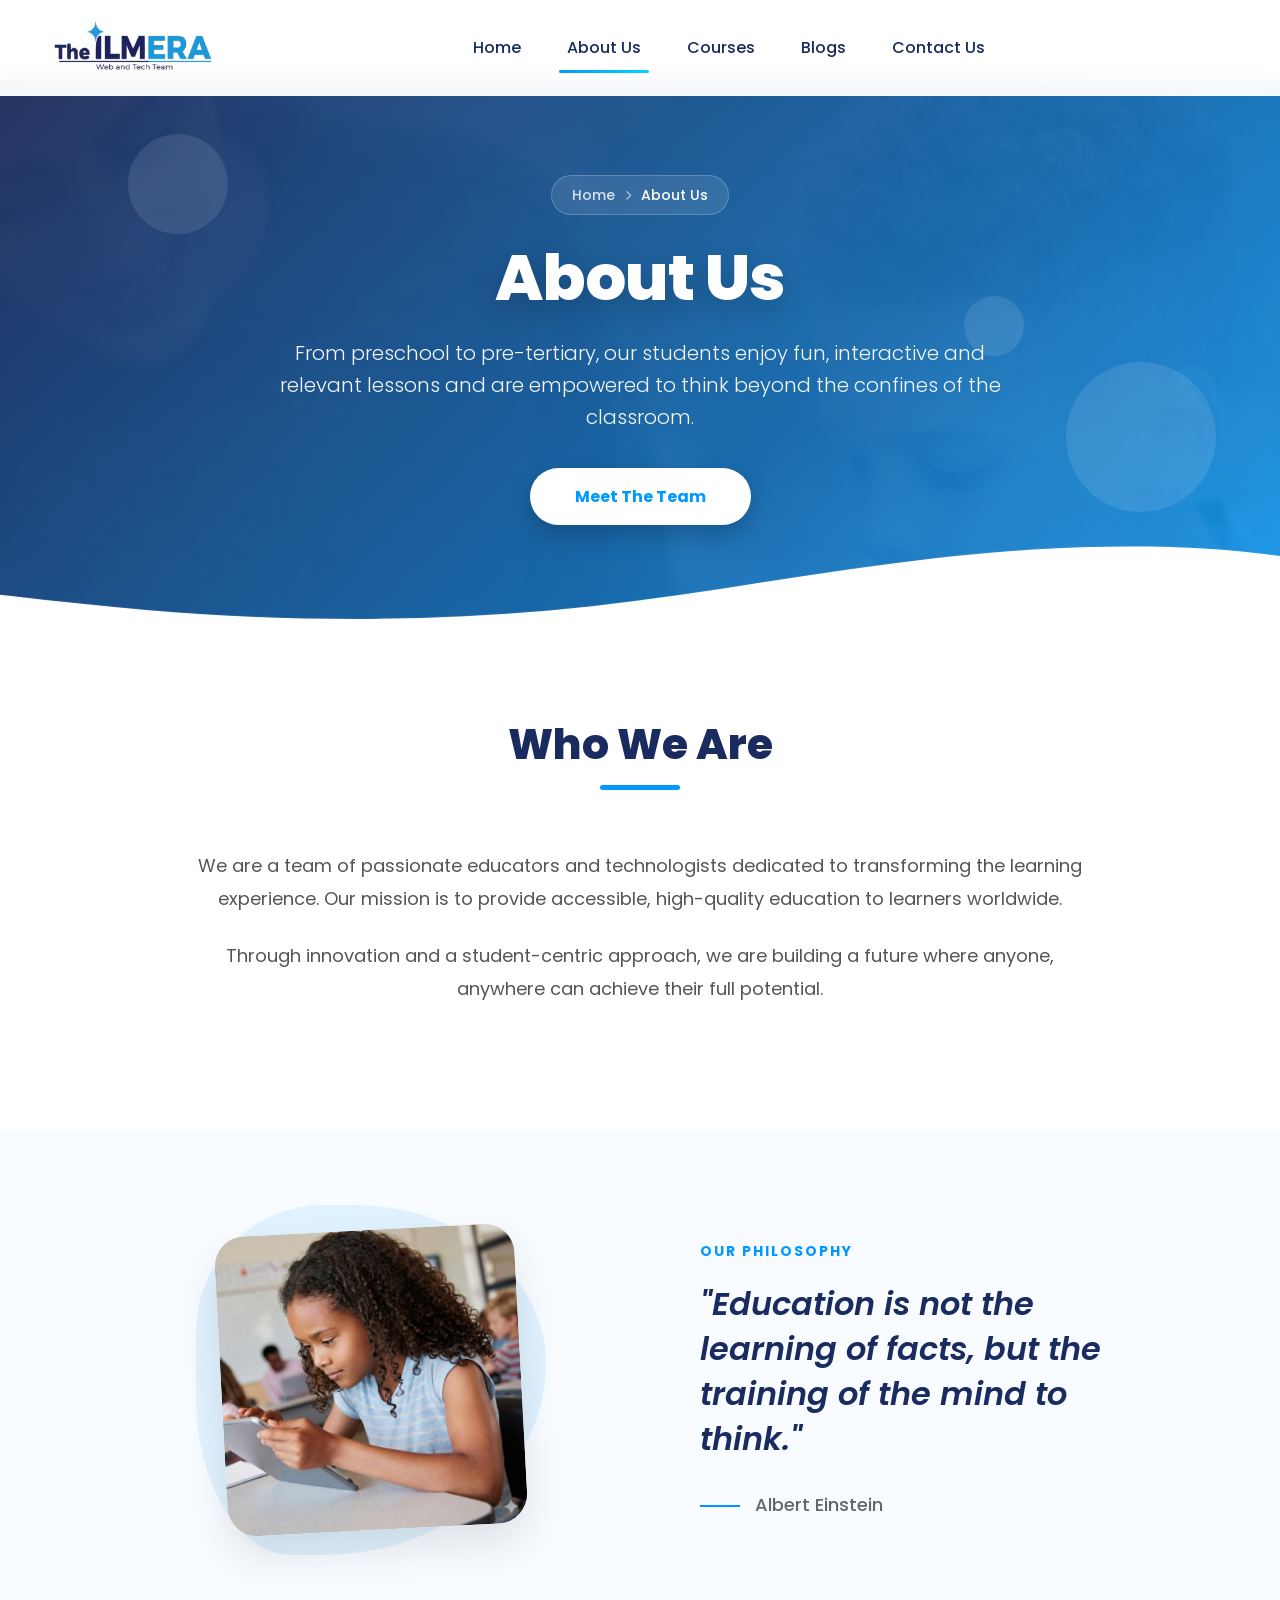
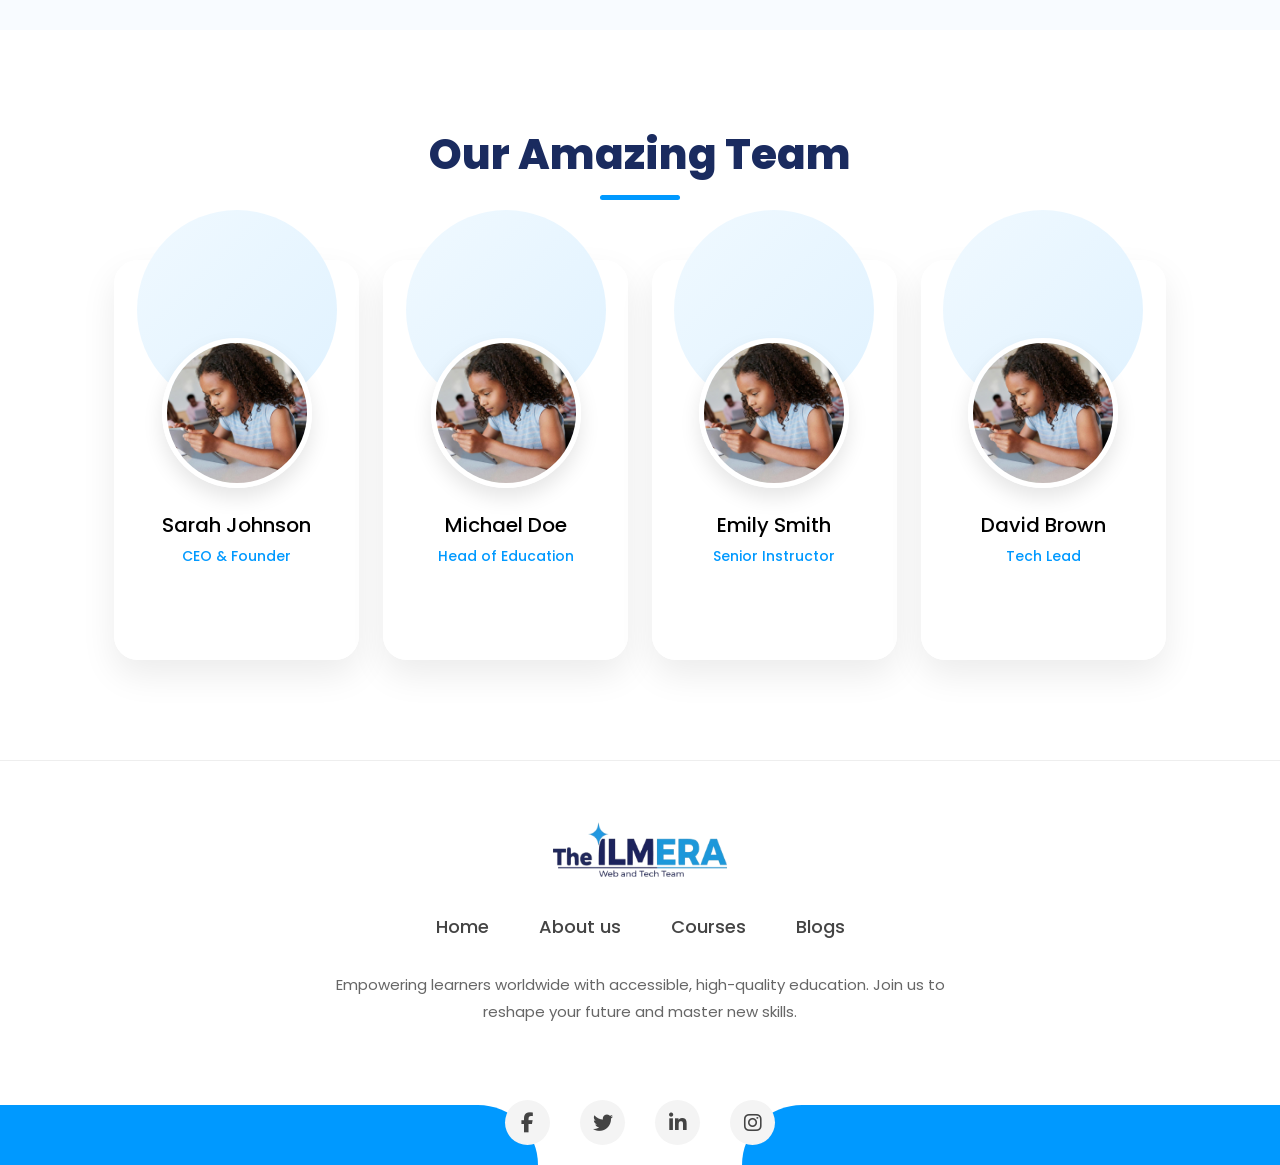
==== about.html @ ef94c538 "Enhance UI: Responsive design, remove unused sections, add favicon, update styles" ====
<!DOCTYPE html>
<html lang="en">

<head>
  <meta charset="UTF-8" />
  <meta name="viewport" content="width=device-width, initial-scale=1.0" />
  <title>ILMERA - About Us</title>
  <link rel="icon" type="image/png" href="ilmera.png">

  <!-- Google Fonts: Poppins -->
  <link rel="preconnect" href="https://fonts.googleapis.com">
  <link rel="preconnect" href="https://fonts.gstatic.com" crossorigin>
  <link href="https://fonts.googleapis.com/css2?family=Poppins:wght@300;400;500;600;700&display=swap" rel="stylesheet">

  <!-- AOS Animation Library -->
  <link href="https://unpkg.com/aos@2.3.1/dist/aos.css" rel="stylesheet">

  <!-- Bootstrap 5 CSS -->
  <link href="https://cdn.jsdelivr.net/npm/bootstrap@5.3.3/dist/css/bootstrap.min.css" rel="stylesheet">

  <!-- Font Awesome -->
  <link rel="stylesheet" href="https://cdnjs.cloudflare.com/ajax/libs/font-awesome/6.5.1/css/all.min.css">

  <!-- Custom CSS -->
  <link rel="stylesheet" href="about.css" />
  <link rel="stylesheet" href="nav.css" />
  <link rel="stylesheet" href="footer.css">
</head>

<body>

  <div id="navbar"></div>

  <!-- Hero Section -->
  <section class="hero">
    <div class="hero-overlay-gradient"></div>

    <!-- Floating Particles -->
    <div class="particle p1"></div>
    <div class="particle p2"></div>
    <div class="particle p3"></div>

    <div class="hero-content">
      <div class="breadcrumbs" data-aos="fade-down" data-aos-delay="100">
        <a href="index.html">Home</a> <i class="fas fa-chevron-right"></i> <span>About Us</span>
      </div>
      <h1>About Us</h1>
      <p>
        From preschool to pre-tertiary, our students enjoy fun, interactive
        and relevant lessons and are empowered to think beyond the confines
        of the classroom.
      </p>
      <a href="#team" class="hero-btn">Meet The Team</a>
    </div>

    <!-- Wave Separator -->
    <div class="custom-shape-divider-bottom-1689">
      <svg data-name="Layer 1" xmlns="http://www.w3.org/2000/svg" viewBox="0 0 1200 120" preserveAspectRatio="none">
        <path
          d="M321.39,56.44c58-10.79,114.16-30.13,172-41.86,82.39-16.72,168.19-17.73,250.45-.39C823.78,31,906.67,72,985.66,92.83c70.05,18.48,146.53,26.09,214.34,3V0H0V27.35A600.21,600.21,0,0,0,321.39,56.44Z"
          class="shape-fill"></path>
      </svg>
    </div>
  </section>

  <!-- Who We Are Section -->
  <section class="who-we-are" data-aos="fade-up">
    <div class="container">
      <div class="section-title">
        <h2>Who We Are</h2>
        <div class="underline"></div>
      </div>

      <div class="who-text">
        <p>
          We are a team of passionate educators and technologists dedicated to transforming the learning experience.
          Our mission is to provide accessible, high-quality education to learners worldwide.
        </p>
        <p>
          Through innovation and a student-centric approach, we are building a future where anyone, anywhere can
          achieve their full potential.
        </p>
      </div>
    </div>
  </section>

  <!-- Quote Section -->
  <section class="quote-section">
    <div class="container">
      <div class="row align-items-center">
        <!-- Left Side: Image + Decorations -->
        <div class="col-lg-6 quote-left" data-aos="fade-right">
          <div class="blue-shape"></div>
          <img src="girl.jpg" class="quote-img" alt="Student">
          <img src="star.png" class="decor-element decor-star" alt="">
          <img src="diamond.png" class="decor-element decor-diamond" alt="">
          <img src="squiggle.png" class="decor-element decor-squiggle" alt="">
        </div>

        <!-- Right Side: Quote Text -->
        <div class="col-lg-6 quote-text" data-aos="fade-left">
          <span class="quote-label">Our Philosophy</span>
          <p class="quote-main">
            "Education is not the learning of facts, but the training of the mind to think."
          </p>
          <div class="author">Albert Einstein</div>
        </div>
      </div>
    </div>
  </section>

  <!-- Team Grid Section -->
  <section class="team-section" id="team">
    <div class="container">
      <div class="section-title" data-aos="fade-up">
        <h2>Our Amazing Team</h2>
        <div class="underline"></div>
      </div>

      <div class="row g-4 justify-content-center">
        <!-- Team Member 1 -->
        <div class="col-lg-3 col-md-6 col-sm-6" data-aos="fade-up" data-aos-delay="100">
          <div class="flip-card">
            <div class="flip-card-inner">
              <div class="flip-card-front">
                <div class="card-blob"></div>
                <div class="team-img-wrapper">
                  <img src="girl.jpg" alt="Team Member" class="team-img">
                </div>
                <h5>Sarah Johnson</h5>
                <p class="team-role">CEO & Founder</p>
              </div>
              <div class="flip-card-back">
                <h5>Sarah Johnson</h5>
                <p class="mb-3">Visionary leader with a passion for educational technology.</p>
                <div class="team-social">
                  <a href="#"><i class="fab fa-linkedin"></i></a>
                  <a href="#"><i class="fab fa-twitter"></i></a>
                </div>
              </div>
            </div>
          </div>
        </div>

        <div class="col-lg-3 col-md-6 col-sm-6" data-aos="fade-up" data-aos-delay="200">
          <div class="flip-card">
            <div class="flip-card-inner">
              <div class="flip-card-front">
                <div class="card-blob"></div>
                <div class="team-img-wrapper">
                  <img src="girl.jpg" alt="Team Member" class="team-img">
                </div>
                <h5>Michael Doe</h5>
                <p class="team-role">Head of Education</p>
              </div>
              <div class="flip-card-back">
                <h5>Michael Doe</h5>
                <p class="mb-3">Expert in curriculum design with 10+ years of experience.</p>
                <div class="team-social">
                  <a href="#"><i class="fab fa-linkedin"></i></a>
                  <a href="#"><i class="fab fa-twitter"></i></a>
                </div>
              </div>
            </div>
          </div>
        </div>

        <div class="col-lg-3 col-md-6 col-sm-6" data-aos="fade-up" data-aos-delay="300">
          <div class="flip-card">
            <div class="flip-card-inner">
              <div class="flip-card-front">
                <div class="card-blob"></div>
                <div class="team-img-wrapper">
                  <img src="girl.jpg" alt="Team Member" class="team-img">
                </div>
                <h5>Emily Smith</h5>
                <p class="team-role">Senior Instructor</p>
              </div>
              <div class="flip-card-back">
                <h5>Emily Smith</h5>
                <p class="mb-3">Passionate biology instructor loved by thousands of students.</p>
                <div class="team-social">
                  <a href="#"><i class="fab fa-linkedin"></i></a>
                  <a href="#"><i class="fab fa-instagram"></i></a>
                </div>
              </div>
            </div>
          </div>
        </div>

        <div class="col-lg-3 col-md-6 col-sm-6" data-aos="fade-up" data-aos-delay="400">
          <div class="flip-card">
            <div class="flip-card-inner">
              <div class="flip-card-front">
                <div class="card-blob"></div>
                <div class="team-img-wrapper">
                  <img src="girl.jpg" alt="Team Member" class="team-img">
                </div>
                <h5>David Brown</h5>
                <p class="team-role">Tech Lead</p>
              </div>
              <div class="flip-card-back">
                <h5>David Brown</h5>
                <p class="mb-3">Leading our tech infrastructure and innovation labs.</p>
                <div class="team-social">
                  <a href="#"><i class="fab fa-github"></i></a>
                  <a href="#"><i class="fab fa-linkedin"></i></a>
                </div>
              </div>
            </div>
          </div>
        </div>
      </div>
    </div>
  </section>







  <!-- Footer -->
  <div id="footer"></div>

  <!-- Scripts -->
  <script src="about.js"></script>

  <script src="https://cdn.jsdelivr.net/npm/bootstrap@5.3.3/dist/js/bootstrap.bundle.min.js"></script>
  <script src="https://unpkg.com/aos@2.3.1/dist/aos.js"></script>

  <script>
    AOS.init({
      once: false,
      duration: 1000,
    });

    // Fetch Navbar
    fetch("nav.html")
      .then(res => res.text())
      .then(data => {
        document.getElementById("navbar").innerHTML = data;
        const parser = new DOMParser();
        const doc = parser.parseFromString(data, 'text/html');
        // If there are scripts in nav.html, eval them
        const scripts = doc.querySelectorAll('script');
        scripts.forEach(script => eval(script.textContent));
      });

    // Fetch Footer
    fetch("footer.html")
      .then(res => res.text())
      .then(data => {
        document.getElementById("footer").innerHTML = data;
      });
  </script>
</body>

</html>
---- about.css ----
/* ========================
   GLOBAL VARIABLES & RESET
======================== */
:root {
    --primary-color: #0099ff;
    --primary-hover: #007ddb;
    --secondary-color: #0AA0F7;
    --accent-color: #FFD600;
    --text-dark: #1a2b5f;
    --text-body: #555;
    --light-bg: #f8fbff;
    --white: #ffffff;
    --card-shadow: 0 15px 35px rgba(0, 0, 0, 0.08);
    --hover-shadow: 0 25px 50px rgba(0, 153, 255, 0.15);
    --gradient-blue: linear-gradient(135deg, #0099ff 0%, #0066cc 100%);
}

* {
    margin: 0;
    padding: 0;
    box-sizing: border-box;
    font-family: 'Poppins', sans-serif;
    scroll-behavior: smooth;
}

body {
    background: var(--white);
    color: var(--text-body);
    padding-top: 80px;
    overflow-x: hidden;
    line-height: 1.6;
}

/* ========================
   HERO SECTION (Banner)
======================== */
/* ========================
   HERO SECTION (Banner)
======================== */
.hero {
    position: relative;
    width: 100%;
    height: 60vh;
    min-height: 500px;
    display: flex;
    align-items: center;
    justify-content: center;
    text-align: center;
    /* Use pseudo-element or separate div for overlay to control blend modes better */
    background: url('Hero.jpg') center/cover fixed;
    color: var(--white);
    overflow: hidden;
}

.hero-overlay-gradient {
    position: absolute;
    top: 0;
    left: 0;
    width: 100%;
    height: 100%;
    background: linear-gradient(135deg, rgba(26, 43, 95, 0.9) 0%, rgba(0, 153, 255, 0.8) 100%);
    z-index: 1;
}

.breadcrumbs {
    display: inline-flex;
    align-items: center;
    gap: 10px;
    background: rgba(255, 255, 255, 0.1);
    backdrop-filter: blur(5px);
    padding: 8px 20px;
    border-radius: 30px;
    margin-bottom: 25px;
    font-size: 14px;
    font-weight: 500;
    border: 1px solid rgba(255, 255, 255, 0.2);
}

.breadcrumbs a {
    color: rgba(255, 255, 255, 0.8);
    text-decoration: none;
    transition: 0.3s;
}

.breadcrumbs a:hover {
    color: var(--white);
}

.breadcrumbs i {
    font-size: 10px;
    opacity: 0.6;
}

.hero-content {
    position: relative;
    z-index: 3;
    /* Above particles */
    max-width: 800px;
    padding: 0 20px;
}

.hero h1 {
    font-size: 64px;
    font-weight: 800;
    margin-bottom: 20px;
    letter-spacing: -1px;
    animation: fadeInDown 1s ease-out;
    text-shadow: 0 10px 30px rgba(0, 0, 0, 0.2);
}

.hero p {
    font-size: 20px;
    margin-bottom: 35px;
    opacity: 0.95;
    font-weight: 300;
    animation: fadeInUp 1s ease-out 0.3s backwards;
    text-shadow: 0 5px 15px rgba(0, 0, 0, 0.1);
}

.hero-btn {
    display: inline-block;
    padding: 16px 45px;
    background: var(--white);
    color: var(--primary-color);
    font-weight: 700;
    border-radius: 50px;
    text-decoration: none;
    transition: all 0.3s ease;
    box-shadow: 0 10px 25px rgba(0, 0, 0, 0.2);
    border: none;
    animation: fadeInUp 1s ease-out 0.6s backwards;
}

.hero-btn:hover {
    background: var(--accent-color);
    color: var(--text-dark);
    transform: translateY(-5px);
    box-shadow: 0 20px 40px rgba(0, 0, 0, 0.25);
}

/* Custom Shape Divider */
.custom-shape-divider-bottom-1689 {
    position: absolute;
    bottom: 0;
    left: 0;
    width: 100%;
    overflow: hidden;
    line-height: 0;
    transform: rotate(180deg);
    z-index: 2;
}

.custom-shape-divider-bottom-1689 svg {
    position: relative;
    display: block;
    width: calc(150% + 1.3px);
    height: 80px;
    transform: rotateY(180deg);
}

.custom-shape-divider-bottom-1689 .shape-fill {
    fill: #FFFFFF;
}

/* Particles */
.particle {
    position: absolute;
    background: rgba(255, 255, 255, 0.1);
    border-radius: 50%;
    z-index: 1;
    animation: floatParticle 20s infinite linear;
}

.p1 {
    width: 100px;
    height: 100px;
    top: 10%;
    left: 10%;
    animation-duration: 25s;
}

.p2 {
    width: 150px;
    height: 150px;
    bottom: 20%;
    right: 5%;
    animation-duration: 30s;
    animation-delay: -5s;
}

.p3 {
    width: 60px;
    height: 60px;
    top: 40%;
    right: 20%;
    animation-duration: 18s;
    animation-delay: -10s;
}

@keyframes floatParticle {
    0% {
        transform: translateY(0) rotate(0deg);
        opacity: 0.3;
    }

    50% {
        transform: translateY(-50px) rotate(180deg);
        opacity: 0.6;
    }

    100% {
        transform: translateY(0) rotate(360deg);
        opacity: 0.3;
    }
}

/* Keyframes */
@keyframes fadeInDown {
    from {
        opacity: 0;
        transform: translateY(-30px);
    }

    to {
        opacity: 1;
        transform: translateY(0);
    }
}

@keyframes fadeInUp {
    from {
        opacity: 0;
        transform: translateY(30px);
    }

    to {
        opacity: 1;
        transform: translateY(0);
    }
}

/* ========================
   WHO WE ARE
======================== */
.who-we-are {
    padding: 100px 8%;
    position: relative;
}

.section-title {
    text-align: center;
    margin-bottom: 60px;
}

.section-title h2 {
    font-size: 42px;
    font-weight: 800;
    color: var(--text-dark);
    margin-bottom: 15px;
}

.section-title .underline {
    width: 80px;
    height: 5px;
    background: var(--primary-color);
    margin: 0 auto;
    border-radius: 5px;
}

.who-text {
    max-width: 900px;
    margin: 0 auto;
    text-align: center;
}

.who-text p {
    font-size: 18px;
    color: #555;
    line-height: 1.8;
    margin-bottom: 25px;
}

/* ========================
   PHILOSOPHY (Quote)
======================== */
.quote-section {
    padding: 100px 8%;
    background: var(--light-bg);
    overflow: hidden;
}

.quote-left {
    position: relative;
    display: flex;
    justify-content: center;
    align-items: center;
}

/* Image styling */
.quote-img {
    width: 300px;
    border-radius: 30px;
    transform: rotate(-3deg);
    box-shadow: 0 20px 40px rgba(0, 0, 0, 0.1);
    z-index: 2;
    transition: transform 0.4s ease;
}

.quote-img:hover {
    transform: rotate(0deg) scale(1.02);
}

/* Decorative Background Blobs */
.blue-shape {
    position: absolute;
    width: 350px;
    height: 350px;
    background: #e0f2ff;
    border-radius: 40% 60% 70% 30% / 40% 50% 60% 50%;
    z-index: 1;
    animation: morph 8s ease-in-out infinite;
}

@keyframes morph {

    0%,
    100% {
        border-radius: 40% 60% 70% 30% / 40% 50% 60% 50%;
    }

    34% {
        border-radius: 70% 30% 50% 50% / 30% 30% 70% 70%;
    }

    67% {
        border-radius: 100% 60% 60% 100% / 100% 100% 60% 60%;
    }
}

.decor-element {
    position: absolute;
    z-index: 3;
    animation: float 4s ease-in-out infinite;
}

.decor-star {
    top: -20px;
    left: 40px;
    width: 50px;
    animation-delay: 0s;
}

.decor-diamond {
    bottom: 20px;
    right: 40px;
    width: 40px;
    animation-delay: 1.5s;
}

.decor-squiggle {
    top: 50%;
    right: -30px;
    width: 80px;
    animation-delay: 2.5s;
}

@keyframes float {

    0%,
    100% {
        transform: translateY(0);
    }

    50% {
        transform: translateY(-15px);
    }
}

.quote-text {
    padding-left: 60px;
}

.quote-label {
    font-size: 14px;
    font-weight: 700;
    color: var(--primary-color);
    text-transform: uppercase;
    letter-spacing: 2px;
    margin-bottom: 20px;
    display: block;
}

.quote-main {
    font-size: 32px;
    font-weight: 600;
    color: var(--text-dark);
    font-style: italic;
    line-height: 1.4;
    margin-bottom: 30px;
    position: relative;
}

.author {
    font-size: 18px;
    font-weight: 500;
    color: #666;
    display: flex;
    align-items: center;
    gap: 15px;
}

.author::before {
    content: '';
    display: block;
    width: 40px;
    height: 2px;
    background: var(--primary-color);
}

/* ========================
   TEAM SECTION
======================== */
.team-section {
    padding: 100px 8%;
    background: var(--white);
}

/* Flip Card Container */
.flip-card {
    background-color: transparent;
    width: 100%;
    height: 400px;
    perspective: 1000px;
    /* Essential for 3D flip */
}

/* Inner Container: Holds Front and Back */
.flip-card-inner {
    position: relative;
    width: 100%;
    height: 100%;
    text-align: center;
    transition: transform 0.8s;
    transform-style: preserve-3d;
    box-shadow: var(--card-shadow);
    border-radius: 24px;
}

/* Do the flip on hover */
.flip-card:hover .flip-card-inner {
    transform: rotateY(180deg);
}

/* Front and Back Common Styles */
.flip-card-front,
.flip-card-back {
    position: absolute;
    width: 100%;
    height: 100%;
    -webkit-backface-visibility: hidden;
    backface-visibility: hidden;
    border-radius: 24px;
    padding: 40px 20px;
    display: flex;
    flex-direction: column;
    justify-content: center;
    align-items: center;
}

/* Front Style */
.flip-card-front {
    background-color: var(--white);
    color: black;
    z-index: 2;
}

/* Back Style */
.flip-card-back {
    background: linear-gradient(135deg, #0099ff 0%, #1a2b5f 100%);
    color: white;
    transform: rotateY(180deg);
    z-index: 1;
}

/* Social Icons on Back */
.team-social {
    display: flex;
    gap: 15px;
    margin-top: 20px;
}

.team-social a {
    width: 40px;
    height: 40px;
    background: rgba(255, 255, 255, 0.2);
    border-radius: 50%;
    display: flex;
    align-items: center;
    justify-content: center;
    color: white;
    transition: 0.3s;
}

.team-social a:hover {
    background: white;
    color: var(--primary-color);
    transform: scale(1.1);
}

/* Typography on Back */
.flip-card-back h5 {
    font-size: 22px;
    font-weight: 700;
    margin-bottom: 10px;
}

.flip-card-back p {
    font-size: 14px;
    opacity: 0.9;
    padding: 0 10px;
}

/* Background blob inside card */
.card-blob {
    position: absolute;
    top: -50px;
    left: 50%;
    transform: translateX(-50%);
    width: 200px;
    height: 200px;
    background: linear-gradient(135deg, #f0f9ff, #e0f2ff);
    border-radius: 50%;
    z-index: 0;
    transition: 0.4s;
}

.team-card:hover .card-blob {
    transform: translateX(-50%) scale(1.2);
}

.team-img-wrapper {
    position: relative;
    width: 150px;
    height: 150px;
    margin: 0 auto 25px;
    z-index: 1;
}

.team-img {
    width: 100%;
    height: 100%;
    object-fit: cover;
    border-radius: 50%;
    border: 5px solid var(--white);
    box-shadow: 0 10px 20px rgba(0, 0, 0, 0.1);
}

.team-card h5 {
    position: relative;
    font-size: 20px;
    font-weight: 700;
    color: var(--text-dark);
    margin-bottom: 5px;
    z-index: 1;
}

.team-role {
    position: relative;
    color: var(--primary-color);
    font-weight: 500;
    font-size: 14px;
    z-index: 1;
}

/* ========================
   MISSION & VISION
======================== */
.mission-container {
    padding: 100px 8%;
    background: #f8fbff;
}

.mission-card {
    background: #fff;
    padding: 50px 30px;
    border-radius: 24px;
    box-shadow: var(--card-shadow);
    text-align: center;
    transition: all 0.4s ease;
    height: 100%;
    border: 1px solid transparent;
}

.mission-card:hover {
    transform: translateY(-10px);
    border-color: rgba(0, 153, 255, 0.1);
    box-shadow: var(--hover-shadow);
}

.mission-icon {
    width: 80px;
    height: 80px;
    margin: 0 auto 25px;
    display: flex;
    align-items: center;
    justify-content: center;
    background: #eef8ff;
    border-radius: 50%;
    transition: 0.4s;
}

.mission-card:hover .mission-icon {
    background: var(--primary-color);
    transform: rotateY(180deg);
}

/* Ensure image stays visible while flipping */
.mission-card:hover .mission-icon img {
    /* filter: brightness(0) invert(1); This would make icon white if it's transparent png */
}

.mission-icon img {
    width: 40px;
}

.mission-card h3 {
    font-size: 22px;
    font-weight: 700;
    color: var(--text-dark);
    margin-bottom: 15px;
}

/* ========================
   RESPONSIVE
======================== */
@media (max-width: 991px) {
    .hero h1 {
        font-size: 42px;
    }

    .hero {
        height: auto;
        padding: 100px 5%;
    }

    .quote-left {
        margin-bottom: 50px;
    }

    .quote-text {
        padding-left: 0;
        text-align: center;
    }

    .author {
        justify-content: center;
    }

    .team-card {
        margin-bottom: 20px;
    }

    .mission-card {
        margin-bottom: 20px;
    }
}

@media (max-width: 576px) {
    .section-title h2 {
        font-size: 32px;
    }

    .hero h1 {
        font-size: 36px;
    }

    .quote-main {
        font-size: 24px;
    }

    .blue-shape {
        width: 280px;
        height: 280px;
    }

    .quote-img {
        width: 220px;
    }

    /* ========================
   STATS SECTION (Revamped)
======================== */
    .stats-section {
        background: linear-gradient(135deg, #1a2b5f 0%, #004e92 100%);
        color: white;
        padding: 80px 0;
        position: relative;
        overflow: hidden;
        margin-top: 80px;
    }

    .stats-overlay {
        position: absolute;
        top: 0;
        left: 0;
        width: 100%;
        height: 100%;
        background: url('https://www.transparenttextures.com/patterns/cubes.png');
        opacity: 0.1;
    }

    .stat-card {
        background: rgba(255, 255, 255, 0.1);
        backdrop-filter: blur(10px);
        padding: 30px 20px;
        border-radius: 20px;
        border: 1px solid rgba(255, 255, 255, 0.1);
        transition: 0.3s;
    }

    .stat-card:hover {
        transform: translateY(-10px);
        background: rgba(255, 255, 255, 0.15);
        box-shadow: 0 20px 40px rgba(0, 0, 0, 0.2);
    }

    .stat-icon-wrapper {
        width: 70px;
        height: 70px;
        background: rgba(255, 255, 255, 0.15);
        border-radius: 50%;
        display: flex;
        align-items: center;
        justify-content: center;
        margin: 0 auto 20px;
        font-size: 28px;
        color: var(--accent-color);
    }

    .counter {
        font-size: 42px;
        font-weight: 700;
        margin-bottom: 5px;
    }

    /* ========================
   TIMELINE SECTION (Revamped)
======================== */
    .timeline-section {
        padding: 100px 0;
        background: #fff;
        position: relative;
    }

    .timeline {
        position: relative;
        max-width: 1000px;
        margin: 50px auto 0;
        padding: 20px 0;
    }

    .timeline-line {
        position: absolute;
        content: '';
        width: 4px;
        height: 100%;
        background: #eef1f5;
        left: 50%;
        transform: translateX(-50%);
        top: 0;
        border-radius: 2px;
    }

    .timeline-item {
        position: relative;
        width: 50%;
        padding: 0 40px;
        margin-bottom: 60px;
    }

    .timeline-item.left {
        left: 0;
        text-align: right;
    }

    .timeline-item.right {
        left: 50%;
        text-align: left;
    }

    .timeline-dot {
        position: absolute;
        width: 20px;
        height: 20px;
        background: var(--white);
        border: 4px solid var(--primary-color);
        border-radius: 50%;
        top: 20px;
        z-index: 2;
        transition: 0.3s;
    }

    .timeline-item.left .timeline-dot {
        right: -10px;
    }

    .timeline-item.right .timeline-dot {
        left: -10px;
    }

    .timeline-item:hover .timeline-dot {
        background: var(--primary-color);
        transform: scale(1.3);
        box-shadow: 0 0 0 5px rgba(0, 153, 255, 0.2);
    }

    .timeline-content {
        background: var(--white);
        padding: 30px;
        border-radius: 15px;
        box-shadow: var(--card-shadow);
        position: relative;
        transition: 0.3s;
        border: 1px solid rgba(0, 0, 0, 0.03);
    }

    .timeline-content:hover {
        transform: translateY(-5px);
        box-shadow: 0 20px 40px rgba(0, 0, 0, 0.1);
    }

    .date-badge {
        display: inline-block;
        padding: 8px 16px;
        background: rgba(0, 153, 255, 0.1);
        color: var(--primary-color);
        border-radius: 20px;
        font-weight: 700;
        margin-bottom: 15px;
    }

    .timeline-content h3 {
        font-size: 22px;
        font-weight: 700;
        color: var(--text-dark);
        margin-bottom: 10px;
    }

    .timeline-content p {
        color: #666;
        margin: 0;
        line-height: 1.6;
    }

    /* ========================
   TRUSTED PARTNERS (Revamped)
======================== */
    .trusted-partners-section {
        padding: 80px 0;
        background: #f8fbff;
    }

    .partners-logo-grid {
        display: flex;
        flex-wrap: wrap;
        align-items: center;
        justify-content: center;
        gap: 60px;
        margin-top: 50px;
    }

    .partners-logo-grid img {
        height: 40px;
        opacity: 0.5;
        filter: grayscale(100%);
        transition: 0.3s;
        cursor: pointer;
    }

    .partners-logo-grid img:hover {
        opacity: 1;
        filter: grayscale(0%);
        transform: scale(1.1);
    }

    /* ========================
   RESPONSIVE ADJUSTMENTS
======================== */
    @media (max-width: 768px) {
        .timeline-line {
            left: 20px;
        }

        .timeline-item {
            width: 100%;
            left: 0;
            padding-left: 60px;
            padding-right: 0;
            text-align: left;
        }

        .timeline-item.right {
            left: 0;
        }

        .timeline-item.left .timeline-dot,
        .timeline-item.right .timeline-dot {
            left: 10px;
            right: auto;
        }

        .date-badge {
            float: none;
        }
    }



    .timeline-item .content {
        padding: 30px;
        background: white;
        box-shadow: var(--card-shadow);
        border-radius: 15px;
        position: relative;
        transition: 0.3s;
        border-bottom: 3px solid transparent;
    }

    .timeline-item .content:hover {
        transform: translateY(-5px);
        border-color: var(--primary-color);
    }

    .timeline-item h3 {
        color: var(--primary-color);
        font-weight: 700;
        margin-bottom: 10px;
        font-size: 24px;
    }

    /* Timeline Responsive */
    @media screen and (max-width: 768px) {
        .timeline::after {
            left: 31px;
        }

        .timeline-item {
            width: 100%;
            padding-left: 70px;
            padding-right: 25px;
        }

        .timeline-item.right {
            left: 0;
        }

        .timeline-item.left::after,
        .timeline-item.right::after {
            left: 21px;
        }
    }

    /* ========================
   PARTNERS SECTION
======================== */
    .partners-section {
        padding: 80px 0;
        background: var(--light-bg);
    }

    .logos-grid img {
        max-width: 100%;
        height: auto;
        filter: grayscale(100%);
        opacity: 0.6;
        transition: 0.3s;
        cursor: pointer;
    }

    .logos-grid img:hover {
        filter: grayscale(0%);
        opacity: 1;
        transform: scale(1.1);
    }
}
---- nav.css ----
/* Navbar Glassmorphism */
.navbar {
    background: rgba(255, 255, 255, 0.95);
    backdrop-filter: blur(12px);
    -webkit-backdrop-filter: blur(12px);
    box-shadow: 0 4px 30px rgba(0, 0, 0, 0.05);
    padding: 15px 40px;
    transition: all 0.3s ease;
    border-bottom: 1px solid rgba(255, 255, 255, 0.3);
}

.navbar.scrolled {
    padding: 10px 40px;
    box-shadow: 0 5px 20px rgba(0, 0, 0, 0.1);
}

/* Logo Animation */
.navbar-brand img {
    height: 55px;
    transition: transform 0.4s cubic-bezier(0.68, -0.55, 0.27, 1.55);
}

.navbar-brand:hover img {
    transform: rotate(5deg) scale(1.1);
}

/* Links */
.navbar-nav .nav-link {
    color: #1a2b5f !important;
    /* Premium Dark Blue */
    font-size: 16px;
    font-weight: 500;
    margin: 0 15px;
    position: relative;
    font-family: 'Poppins', sans-serif;
    transition: color 0.3s ease;
}

.navbar-nav .nav-link:hover {
    color: #0099ff !important;
}

/* Elegant Underline */
.navbar-nav .nav-link::after {
    content: "";
    position: absolute;
    width: 0;
    height: 3px;
    bottom: -5px;
    left: 0;
    background: linear-gradient(90deg, #0099ff, #00d4ff);
    transition: width 0.3s ease;
    border-radius: 2px;
}

.navbar-nav .nav-link:hover::after,
.navbar-nav .nav-link.active::after {
    width: 100%;
}

/* Mobile Toggler */
.navbar-toggler {
    border: none;
    outline: none;
    box-shadow: none !important;
}

/* Mobile Menu */
@media (max-width: 991px) {
    .navbar-nav {
        background: #fff;
        padding: 20px;
        border-radius: 10px;
        box-shadow: 0 10px 30px rgba(0, 0, 0, 0.1);
        margin-top: 15px;
    }

    .navbar {
        padding: 15px 20px;
    }
}
---- footer.css ----
/* =========================
   FOOTER STYLES
========================= */

.site-footer {
  text-align: center;
  padding-top: 60px;
  background: #ffffff;
  position: relative;
  border-top: 1px solid #eee;
}

/* logo at top centre */
.footer-logo img {
  max-width: 180px;
  display: block;
  margin: 0 auto 30px;
  transition: transform 0.3s ease;
}

.footer-logo img:hover {
  transform: scale(1.05);
  /* Slight zoom on hover */
}

/* menu links */
.footer-nav {
  display: flex;
  justify-content: center;
  gap: 50px;
  margin: 30px 0;
  flex-wrap: wrap;
  /* Safety for mobile */
}

.footer-nav a {
  text-decoration: none;
  color: #444;
  font-size: 18px;
  font-weight: 500;
  transition: color 0.3s ease;
  font-family: 'Poppins', sans-serif;
}

.footer-nav a:hover {
  color: #0099ff;
}

/* paragraph text */
.footer-text {
  max-width: 700px;
  margin: 0 auto 60px;
  font-size: 15px;
  line-height: 1.8;
  color: #666;
  padding: 0 20px;
}

/* ===== BOTTOM BLUE SHAPES + ICONS ===== */
.footer-bottom {
  position: relative;
  margin-top: 20px;
  height: 80px;
  width: 100%;
}

/* left and right blue bars */
.footer-bottom::before,
.footer-bottom::after {
  content: "";
  position: absolute;
  bottom: 0;
  width: 42%;
  height: 60px;
  background: var(--primary-color, #0096e6);
  transition: width 0.3s ease;
}

.footer-bottom::before {
  left: 0;
  border-top-right-radius: 60px;
}

.footer-bottom::after {
  right: 0;
  border-top-left-radius: 60px;
}

/* social icons in the white gap */
.footer-social {
  position: absolute;
  left: 50%;
  transform: translateX(-50%);
  top: 15px;
  display: flex;
  gap: 30px;
  z-index: 5;
}

.footer-social a {
  color: #444;
  text-decoration: none;
  font-size: 20px;
  width: 45px;
  height: 45px;
  border-radius: 50%;
  background: #f4f4f4;
  display: flex;
  align-items: center;
  justify-content: center;
  transition: all 0.3s ease;
}

.footer-social a:hover {
  background: #0099ff;
  color: #fff;
  transform: translateY(-5px);
  box-shadow: 0 5px 15px rgba(0, 153, 255, 0.3);
}

/* thin grey line at very bottom - optional, maybe remove for cleaner look */
/* .site-footer::after { ... } */


/* =========================
   RESPONSIVE DESIGN
======================== */

@media (max-width: 1024px) {

  .footer-bottom::before,
  .footer-bottom::after {
    width: 38%;
  }
}

@media (max-width: 768px) {
  .site-footer {
    padding-top: 40px;
  }

  /* Menu stack */
  .footer-nav {
    gap: 20px;
    margin: 20px 0;
  }

  .footer-nav a {
    font-size: 16px;
  }

  /* Paragraph */
  .footer-text {
    font-size: 14px;
    margin-bottom: 50px;
  }

  .footer-bottom::before,
  .footer-bottom::after {
    width: 30%;
    /* Make more space for icons */
    height: 50px;
  }

  .footer-social a {
    width: 40px;
    height: 40px;
    font-size: 16px;
  }
}

@media (max-width: 480px) {
  .footer-nav {
    flex-direction: column;
    gap: 15px;
  }

  .footer-bottom::before,
  .footer-bottom::after {
    display: none;
    /* Hide blue bars on very small screens for cleaner look */
  }

  .footer-social {
    position: relative;
    top: 0;
    left: 0;
    transform: none;
    justify-content: center;
    margin-bottom: 30px;
  }
}
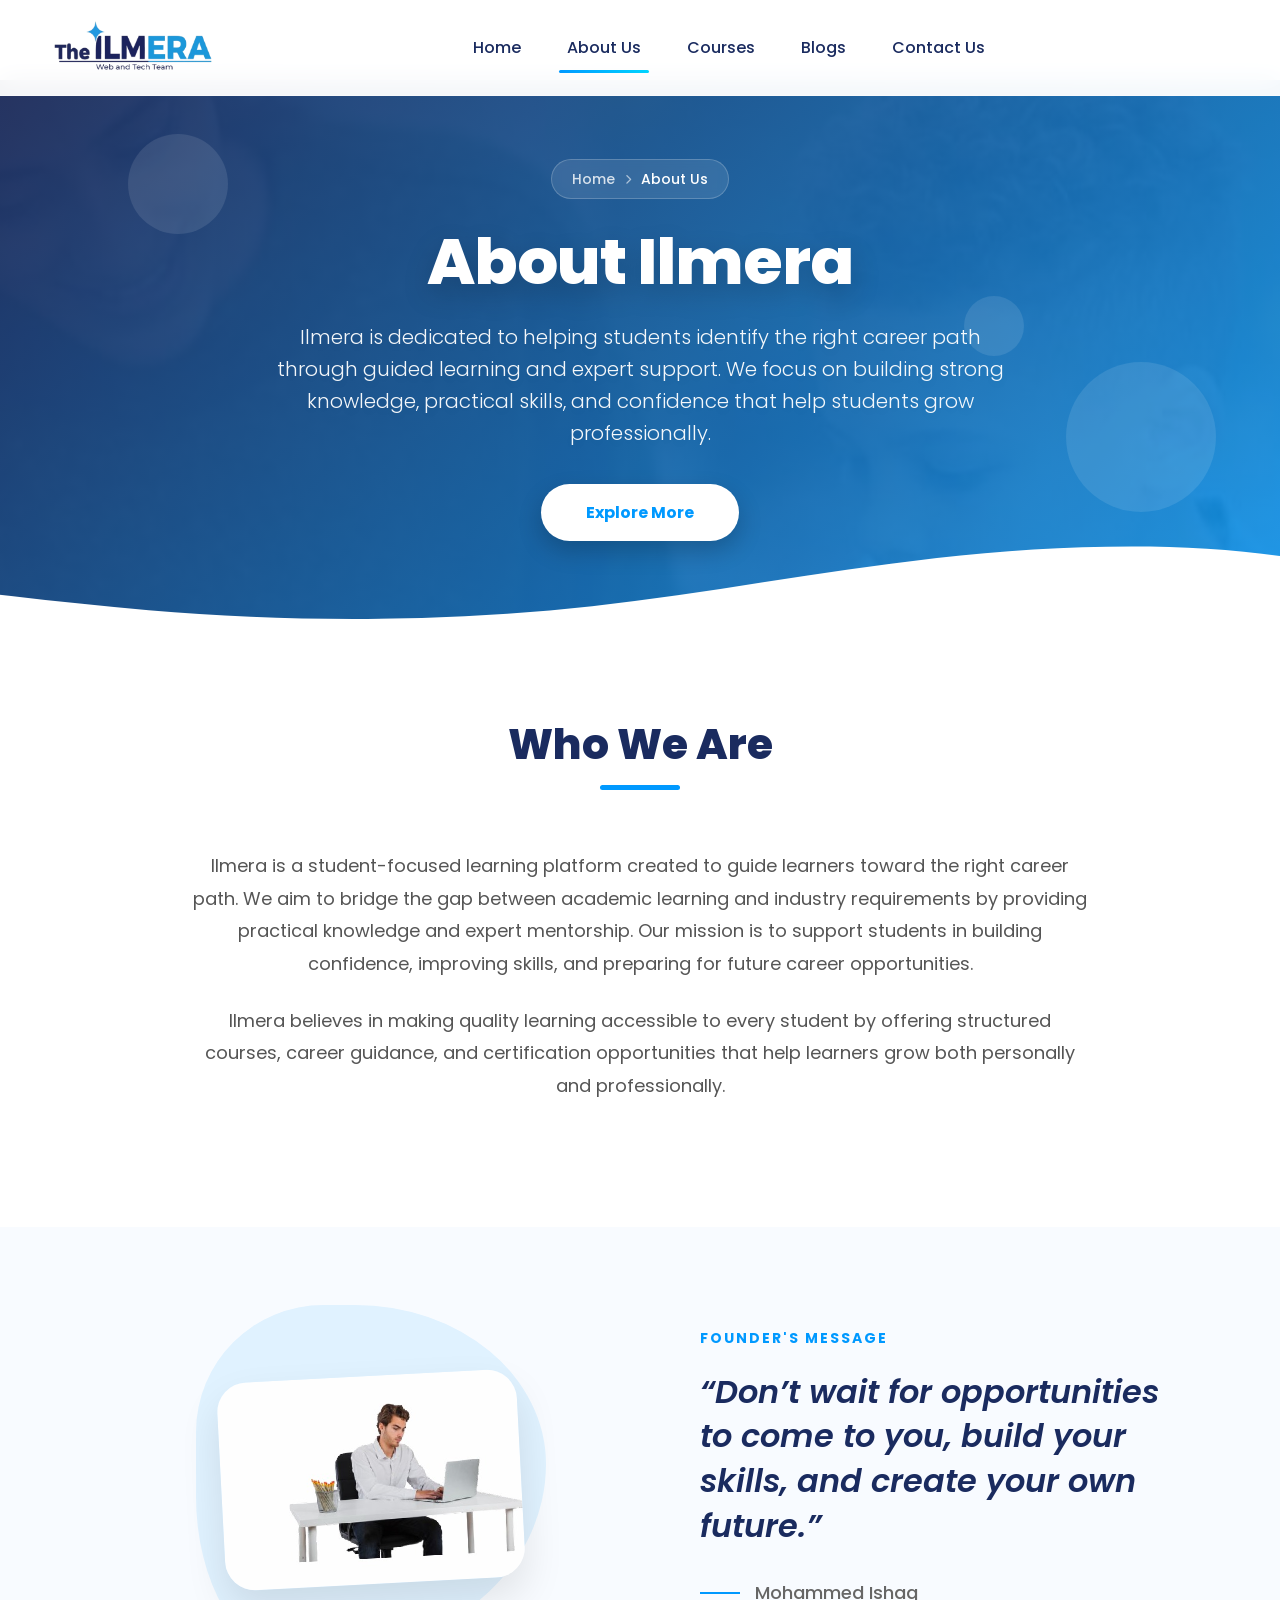
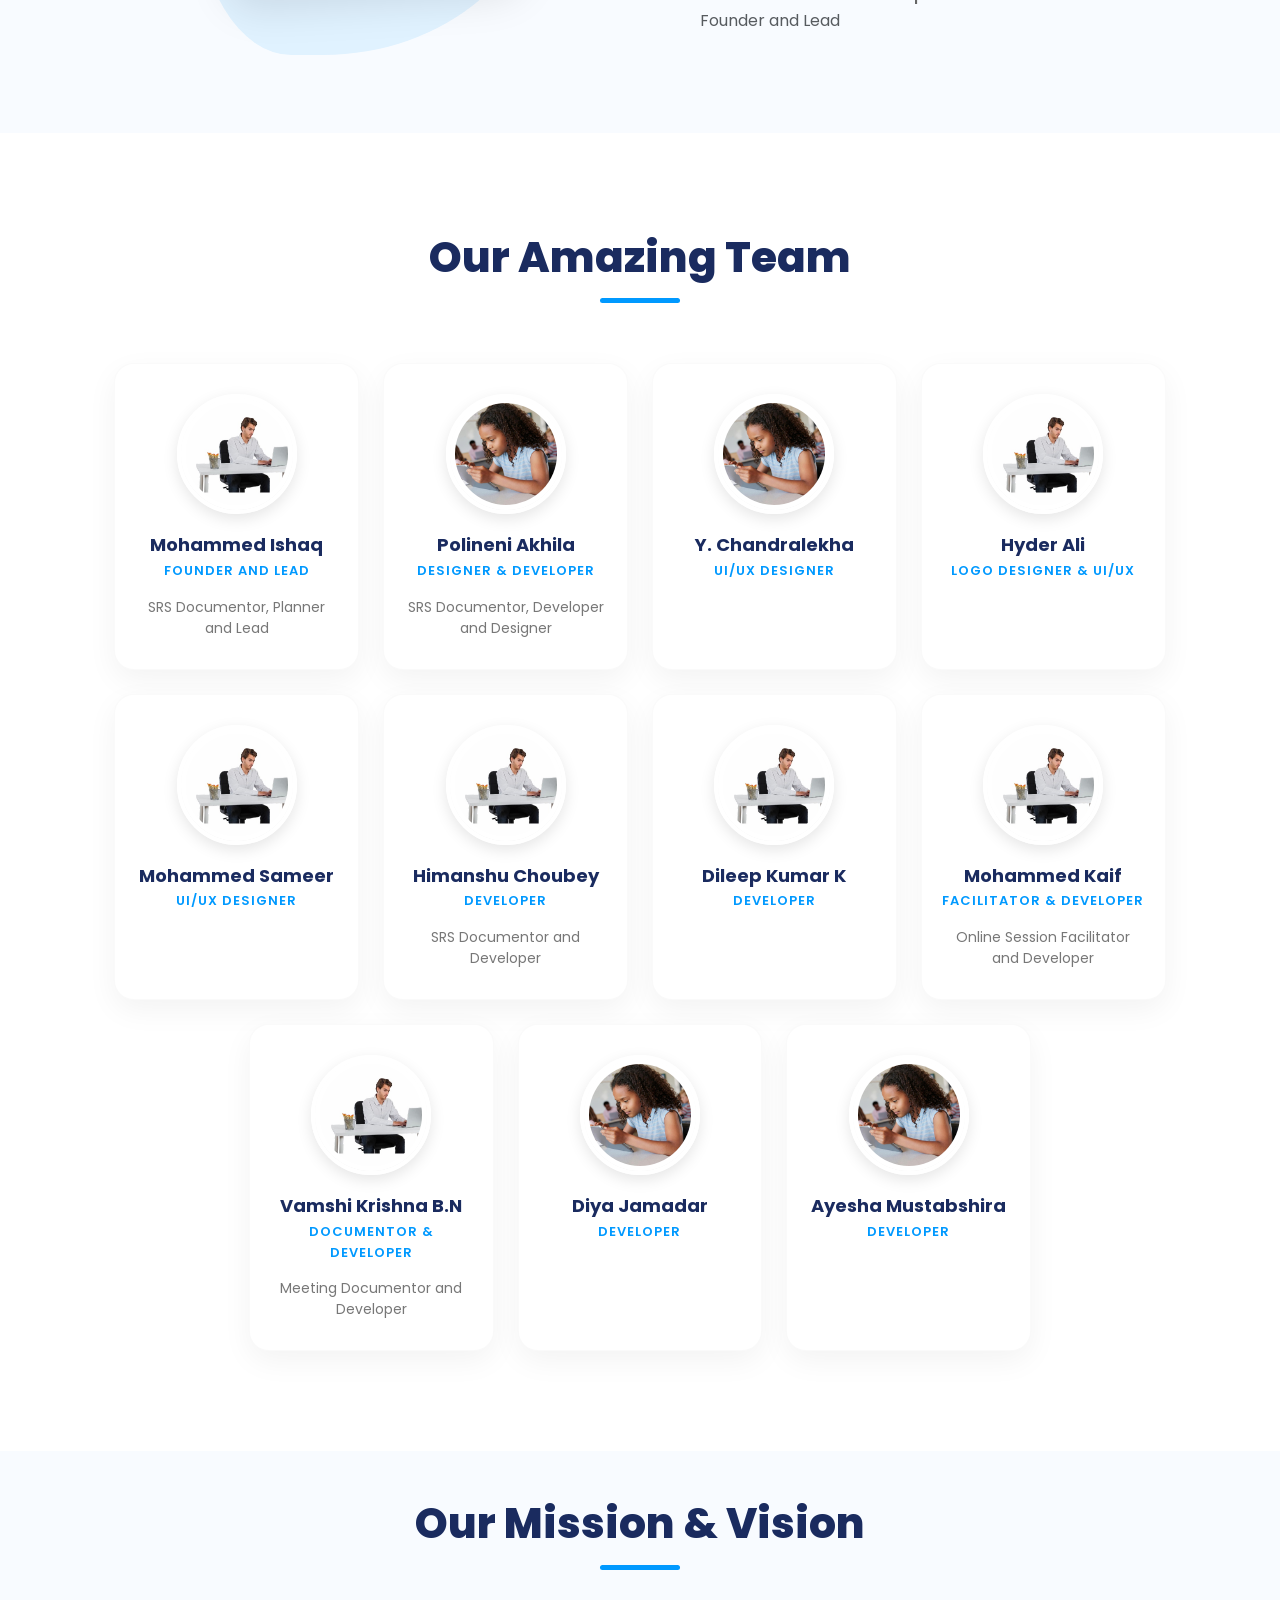
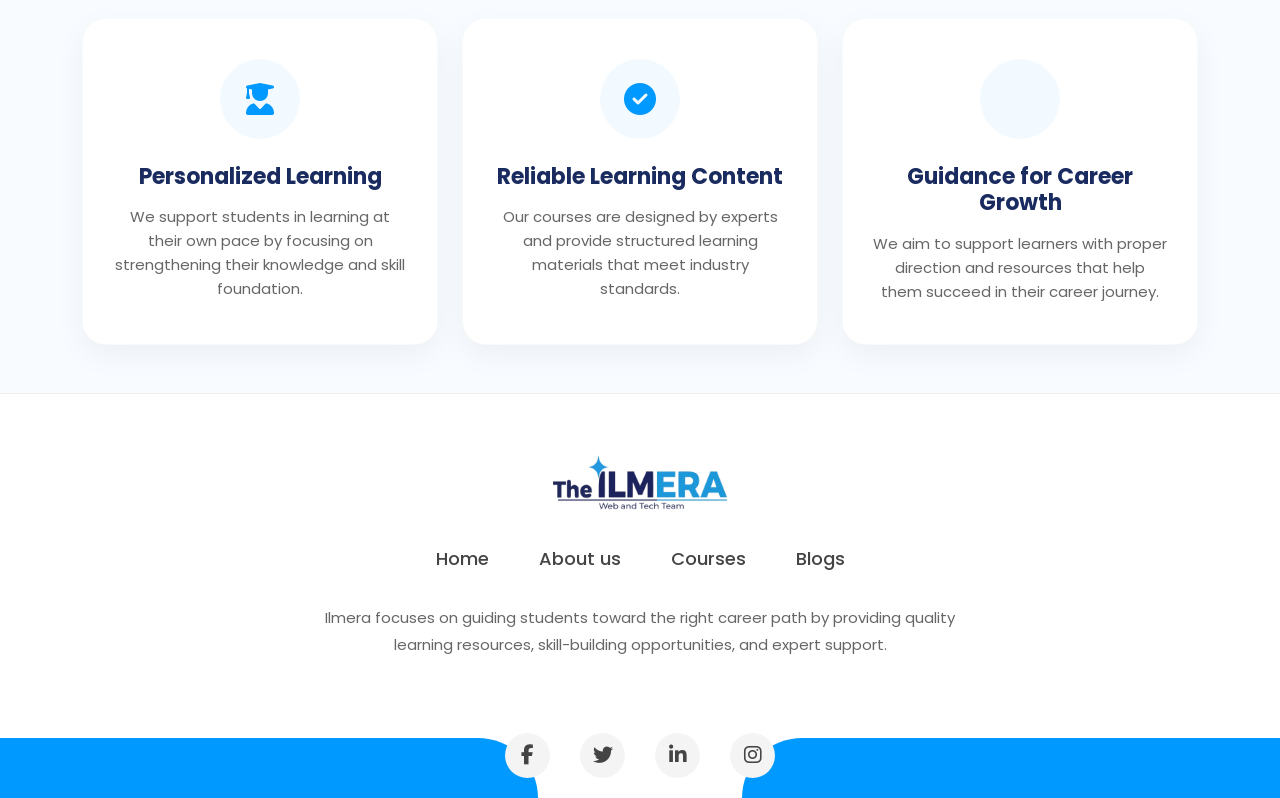
==== commit d25c8ef5: "Update website content for Home, About, Courses, Blogs, and Footer" ====
--- a/about.html
+++ b/about.html
@@ -44,13 +44,13 @@
       <div class="breadcrumbs" data-aos="fade-down" data-aos-delay="100">
         <a href="index.html">Home</a> <i class="fas fa-chevron-right"></i> <span>About Us</span>
       </div>
-      <h1>About Us</h1>
+      <h1>About Ilmera</h1>
       <p>
-        From preschool to pre-tertiary, our students enjoy fun, interactive
-        and relevant lessons and are empowered to think beyond the confines
-        of the classroom.
+        Ilmera is dedicated to helping students identify the right career path through guided learning and expert
+        support. We focus on building strong knowledge, practical skills, and confidence that help students grow
+        professionally.
       </p>
-      <a href="#team" class="hero-btn">Meet The Team</a>
+      <a href="#team" class="hero-btn">Explore More</a>
     </div>
 
     <!-- Wave Separator -->
@@ -73,12 +73,14 @@
 
       <div class="who-text">
         <p>
-          We are a team of passionate educators and technologists dedicated to transforming the learning experience.
-          Our mission is to provide accessible, high-quality education to learners worldwide.
+          Ilmera is a student-focused learning platform created to guide learners toward the right career path. We aim
+          to bridge the gap between academic learning and industry requirements by providing practical knowledge and
+          expert mentorship. Our mission is to support students in building confidence, improving skills, and preparing
+          for future career opportunities.
         </p>
         <p>
-          Through innovation and a student-centric approach, we are building a future where anyone, anywhere can
-          achieve their full potential.
+          Ilmera believes in making quality learning accessible to every student by offering structured courses, career
+          guidance, and certification opportunities that help learners grow both personally and professionally.
         </p>
       </div>
     </div>
@@ -91,7 +93,7 @@
         <!-- Left Side: Image + Decorations -->
         <div class="col-lg-6 quote-left" data-aos="fade-right">
           <div class="blue-shape"></div>
-          <img src="girl.jpg" class="quote-img" alt="Student">
+          <img src="manc.jpg" class="quote-img" alt="Mohammed Ishaq">
           <img src="star.png" class="decor-element decor-star" alt="">
           <img src="diamond.png" class="decor-element decor-diamond" alt="">
           <img src="squiggle.png" class="decor-element decor-squiggle" alt="">
@@ -99,11 +101,12 @@
 
         <!-- Right Side: Quote Text -->
         <div class="col-lg-6 quote-text" data-aos="fade-left">
-          <span class="quote-label">Our Philosophy</span>
+          <span class="quote-label">Founder's Message</span>
           <p class="quote-main">
-            "Education is not the learning of facts, but the training of the mind to think."
+            “Don’t wait for opportunities to come to you, build your skills, and create your own future.”
           </p>
-          <div class="author">Albert Einstein</div>
+          <div class="author">Mohammed Ishaq</div>
+          <p class="mb-0 text-muted">Founder and Lead</p>
         </div>
       </div>
     </div>
@@ -118,107 +121,190 @@
       </div>
 
       <div class="row g-4 justify-content-center">
-        <!-- Team Member 1 -->
-        <div class="col-lg-3 col-md-6 col-sm-6" data-aos="fade-up" data-aos-delay="100">
-          <div class="flip-card">
-            <div class="flip-card-inner">
-              <div class="flip-card-front">
-                <div class="card-blob"></div>
-                <div class="team-img-wrapper">
-                  <img src="girl.jpg" alt="Team Member" class="team-img">
-                </div>
-                <h5>Sarah Johnson</h5>
-                <p class="team-role">CEO & Founder</p>
-              </div>
-              <div class="flip-card-back">
-                <h5>Sarah Johnson</h5>
-                <p class="mb-3">Visionary leader with a passion for educational technology.</p>
-                <div class="team-social">
-                  <a href="#"><i class="fab fa-linkedin"></i></a>
-                  <a href="#"><i class="fab fa-twitter"></i></a>
-                </div>
-              </div>
-            </div>
-          </div>
-        </div>
-
-        <div class="col-lg-3 col-md-6 col-sm-6" data-aos="fade-up" data-aos-delay="200">
-          <div class="flip-card">
-            <div class="flip-card-inner">
-              <div class="flip-card-front">
-                <div class="card-blob"></div>
-                <div class="team-img-wrapper">
-                  <img src="girl.jpg" alt="Team Member" class="team-img">
-                </div>
-                <h5>Michael Doe</h5>
-                <p class="team-role">Head of Education</p>
-              </div>
-              <div class="flip-card-back">
-                <h5>Michael Doe</h5>
-                <p class="mb-3">Expert in curriculum design with 10+ years of experience.</p>
-                <div class="team-social">
-                  <a href="#"><i class="fab fa-linkedin"></i></a>
-                  <a href="#"><i class="fab fa-twitter"></i></a>
-                </div>
-              </div>
-            </div>
-          </div>
-        </div>
-
-        <div class="col-lg-3 col-md-6 col-sm-6" data-aos="fade-up" data-aos-delay="300">
-          <div class="flip-card">
-            <div class="flip-card-inner">
-              <div class="flip-card-front">
-                <div class="card-blob"></div>
-                <div class="team-img-wrapper">
-                  <img src="girl.jpg" alt="Team Member" class="team-img">
-                </div>
-                <h5>Emily Smith</h5>
-                <p class="team-role">Senior Instructor</p>
-              </div>
-              <div class="flip-card-back">
-                <h5>Emily Smith</h5>
-                <p class="mb-3">Passionate biology instructor loved by thousands of students.</p>
-                <div class="team-social">
-                  <a href="#"><i class="fab fa-linkedin"></i></a>
-                  <a href="#"><i class="fab fa-instagram"></i></a>
-                </div>
-              </div>
-            </div>
-          </div>
-        </div>
-
-        <div class="col-lg-3 col-md-6 col-sm-6" data-aos="fade-up" data-aos-delay="400">
-          <div class="flip-card">
-            <div class="flip-card-inner">
-              <div class="flip-card-front">
-                <div class="card-blob"></div>
-                <div class="team-img-wrapper">
-                  <img src="girl.jpg" alt="Team Member" class="team-img">
-                </div>
-                <h5>David Brown</h5>
-                <p class="team-role">Tech Lead</p>
-              </div>
-              <div class="flip-card-back">
-                <h5>David Brown</h5>
-                <p class="mb-3">Leading our tech infrastructure and innovation labs.</p>
-                <div class="team-social">
-                  <a href="#"><i class="fab fa-github"></i></a>
-                  <a href="#"><i class="fab fa-linkedin"></i></a>
-                </div>
-              </div>
-            </div>
+        <!-- Team Member: Mohammed Ishaq -->
+        <div class="col-lg-3 col-md-4 col-sm-6" data-aos="fade-up" data-aos-delay="100">
+          <div class="team-card-v2">
+            <div class="team-img-wrapper">
+              <img src="manc.jpg" alt="Mohammed Ishaq" class="team-img">
+            </div>
+            <div class="team-info">
+              <h5>Mohammed Ishaq</h5>
+              <p class="team-role">Founder and Lead</p>
+              <p class="team-desc">SRS Documentor, Planner and Lead</p>
+            </div>
+          </div>
+        </div>
+
+        <!-- Team Member: Polineni Akhila -->
+        <div class="col-lg-3 col-md-4 col-sm-6" data-aos="fade-up" data-aos-delay="200">
+          <div class="team-card-v2">
+            <div class="team-img-wrapper">
+              <img src="girl.jpg" alt="Polineni Akhila" class="team-img">
+            </div>
+            <div class="team-info">
+              <h5>Polineni Akhila</h5>
+              <p class="team-role">Designer & Developer</p>
+              <p class="team-desc">SRS Documentor, Developer and Designer</p>
+            </div>
+          </div>
+        </div>
+
+        <!-- Team Member: Y. Chandralekha -->
+        <div class="col-lg-3 col-md-4 col-sm-6" data-aos="fade-up" data-aos-delay="300">
+          <div class="team-card-v2">
+            <div class="team-img-wrapper">
+              <img src="girl.jpg" alt="Y. Chandralekha" class="team-img">
+            </div>
+            <div class="team-info">
+              <h5>Y. Chandralekha</h5>
+              <p class="team-role">UI/UX Designer</p>
+            </div>
+          </div>
+        </div>
+
+        <!-- Team Member: Hyder Ali -->
+        <div class="col-lg-3 col-md-4 col-sm-6" data-aos="fade-up" data-aos-delay="400">
+          <div class="team-card-v2">
+            <div class="team-img-wrapper">
+              <img src="manc.jpg" alt="Hyder Ali" class="team-img">
+            </div>
+            <div class="team-info">
+              <h5>Hyder Ali</h5>
+              <p class="team-role">Logo Designer & UI/UX</p>
+            </div>
+          </div>
+        </div>
+
+        <!-- Team Member: Mohammed Sameer -->
+        <div class="col-lg-3 col-md-4 col-sm-6" data-aos="fade-up" data-aos-delay="500">
+          <div class="team-card-v2">
+            <div class="team-img-wrapper">
+              <img src="manc.jpg" alt="Mohammed Sameer" class="team-img">
+            </div>
+            <div class="team-info">
+              <h5>Mohammed Sameer</h5>
+              <p class="team-role">UI/UX Designer</p>
+            </div>
+          </div>
+        </div>
+
+        <!-- Team Member: Himanshu Choubey -->
+        <div class="col-lg-3 col-md-4 col-sm-6" data-aos="fade-up" data-aos-delay="600">
+          <div class="team-card-v2">
+            <div class="team-img-wrapper">
+              <img src="manc.jpg" alt="Himanshu Choubey" class="team-img">
+            </div>
+            <div class="team-info">
+              <h5>Himanshu Choubey</h5>
+              <p class="team-role">Developer</p>
+              <p class="team-desc">SRS Documentor and Developer</p>
+            </div>
+          </div>
+        </div>
+
+        <!-- Team Member: Dileep Kumar K -->
+        <div class="col-lg-3 col-md-4 col-sm-6" data-aos="fade-up" data-aos-delay="100">
+          <div class="team-card-v2">
+            <div class="team-img-wrapper">
+              <img src="manc.jpg" alt="Dileep Kumar K" class="team-img">
+            </div>
+            <div class="team-info">
+              <h5>Dileep Kumar K</h5>
+              <p class="team-role">Developer</p>
+            </div>
+          </div>
+        </div>
+
+        <!-- Team Member: Mohammed Kaif -->
+        <div class="col-lg-3 col-md-4 col-sm-6" data-aos="fade-up" data-aos-delay="200">
+          <div class="team-card-v2">
+            <div class="team-img-wrapper">
+              <img src="manc.jpg" alt="Mohammed Kaif" class="team-img">
+            </div>
+            <div class="team-info">
+              <h5>Mohammed Kaif</h5>
+              <p class="team-role">Facilitator & Developer</p>
+              <p class="team-desc">Online Session Facilitator and Developer</p>
+            </div>
+          </div>
+        </div>
+
+        <!-- Team Member: Vamshi Krishna B.N -->
+        <div class="col-lg-3 col-md-4 col-sm-6" data-aos="fade-up" data-aos-delay="300">
+          <div class="team-card-v2">
+            <div class="team-img-wrapper">
+              <img src="manc.jpg" alt="Vamshi Krishna B.N" class="team-img">
+            </div>
+            <div class="team-info">
+              <h5>Vamshi Krishna B.N</h5>
+              <p class="team-role">Documentor & Developer</p>
+              <p class="team-desc">Meeting Documentor and Developer</p>
+            </div>
+          </div>
+        </div>
+
+        <!-- Team Member: Diya Jamadar -->
+        <div class="col-lg-3 col-md-4 col-sm-6" data-aos="fade-up" data-aos-delay="400">
+          <div class="team-card-v2">
+            <div class="team-img-wrapper">
+              <img src="girl.jpg" alt="Diya Jamadar" class="team-img">
+            </div>
+            <div class="team-info">
+              <h5>Diya Jamadar</h5>
+              <p class="team-role">Developer</p>
+            </div>
+          </div>
+        </div>
+
+        <!-- Team Member: Ayesha Mustabshira -->
+        <div class="col-lg-3 col-md-4 col-sm-6" data-aos="fade-up" data-aos-delay="500">
+          <div class="team-card-v2">
+            <div class="team-img-wrapper">
+              <img src="girl.jpg" alt="Ayesha Mustabshira" class="team-img">
+            </div>
+            <div class="team-info">
+              <h5>Ayesha Mustabshira</h5>
+              <p class="team-role">Developer</p>
+            </div>
+          </div>
+        </div>
+      </div>
+    </div>
+  </section> <!-- Mission & Vision Section -->
+  <section class="mission-vision-section py-5">
+    <div class="container">
+      <div class="section-title text-center mb-5" data-aos="fade-up">
+        <h2>Our Mission & Vision</h2>
+        <div class="underline mx-auto"></div>
+      </div>
+      <div class="row g-4">
+        <div class="col-md-4" data-aos="fade-up" data-aos-delay="100">
+          <div class="mission-card">
+            <div class="card-icon"><i class="fas fa-user-graduate"></i></div>
+            <h3>Personalized Learning</h3>
+            <p>We support students in learning at their own pace by focusing on strengthening their knowledge and skill
+              foundation.</p>
+          </div>
+        </div>
+        <div class="col-md-4" data-aos="fade-up" data-aos-delay="200">
+          <div class="mission-card">
+            <div class="card-icon"><i class="fas fa-check-circle"></i></div>
+            <h3>Reliable Learning Content</h3>
+            <p>Our courses are designed by experts and provide structured learning materials that meet industry
+              standards.</p>
+          </div>
+        </div>
+        <div class="col-md-4" data-aos="fade-up" data-aos-delay="300">
+          <div class="mission-card">
+            <div class="card-icon"><i class="fas fa-direction"></i></div>
+            <h3>Guidance for Career Growth</h3>
+            <p>We aim to support learners with proper direction and resources that help them succeed in their career
+              journey.</p>
           </div>
         </div>
       </div>
     </div>
   </section>
-
-
-
-
-
-
 
   <!-- Footer -->
   <div id="footer"></div>
--- a/about.css
+++ b/about.css
@@ -614,13 +614,112 @@
     transform: rotateY(180deg);
 }
 
-/* Ensure image stays visible while flipping */
-.mission-card:hover .mission-icon img {
-    /* filter: brightness(0) invert(1); This would make icon white if it's transparent png */
-}
 
 .mission-icon img {
     width: 40px;
+}
+
+/* ========================
+   TEAM SECTION V2
+======================== */
+.team-card-v2 {
+    background: #fff;
+    border-radius: 20px;
+    padding: 30px 20px;
+    text-align: center;
+    box-shadow: 0 10px 30px rgba(0, 0, 0, 0.05);
+    transition: all 0.3s ease;
+    height: 100%;
+    border: 1px solid rgba(0, 0, 0, 0.02);
+}
+
+.team-card-v2:hover {
+    transform: translateY(-10px);
+    box-shadow: 0 20px 40px rgba(0, 153, 255, 0.1);
+    border-color: rgba(0, 153, 255, 0.1);
+}
+
+.team-card-v2 .team-img-wrapper {
+    width: 120px;
+    height: 120px;
+    margin: 0 auto 20px;
+    border-radius: 50%;
+    overflow: hidden;
+    border: 4px solid #fff;
+    box-shadow: 0 5px 15px rgba(0, 0, 0, 0.1);
+}
+
+.team-card-v2 .team-img {
+    width: 100%;
+    height: 100%;
+    object-fit: cover;
+}
+
+.team-card-v2 h5 {
+    font-size: 18px;
+    font-weight: 700;
+    color: var(--text-dark);
+    margin-bottom: 5px;
+}
+
+.team-card-v2 .team-role {
+    font-size: 13px;
+    color: var(--primary-color);
+    font-weight: 600;
+    text-transform: uppercase;
+    letter-spacing: 1px;
+    margin-bottom: 15px;
+}
+
+.team-card-v2 .team-desc {
+    font-size: 14px;
+    color: #777;
+    line-height: 1.5;
+    margin: 0;
+}
+
+/* ========================
+   MISSION & VISION SECTION
+======================== */
+.mission-vision-section {
+    background: var(--light-bg);
+}
+
+.mission-card {
+    background: #fff;
+    padding: 40px 30px;
+    border-radius: 24px;
+    text-align: center;
+    box-shadow: 0 10px 30px rgba(0, 0, 0, 0.05);
+    transition: all 0.4s ease;
+    height: 100%;
+    border: 1px solid rgba(0, 0, 0, 0.02);
+}
+
+.mission-card:hover {
+    transform: translateY(-10px);
+    box-shadow: 0 20px 40px rgba(0, 153, 255, 0.12);
+    border-color: rgba(0, 153, 255, 0.2);
+}
+
+.mission-card .card-icon {
+    width: 80px;
+    height: 80px;
+    background: rgba(0, 153, 255, 0.05);
+    border-radius: 50%;
+    display: flex;
+    align-items: center;
+    justify-content: center;
+    margin: 0 auto 25px;
+    font-size: 32px;
+    color: var(--primary-color);
+    transition: 0.3s;
+}
+
+.mission-card:hover .card-icon {
+    background: var(--primary-color);
+    color: #fff;
+    transform: rotateY(180deg);
 }
 
 .mission-card h3 {
@@ -628,6 +727,13 @@
     font-weight: 700;
     color: var(--text-dark);
     margin-bottom: 15px;
+}
+
+.mission-card p {
+    font-size: 15px;
+    color: #666;
+    line-height: 1.6;
+    margin: 0;
 }
 
 /* ========================
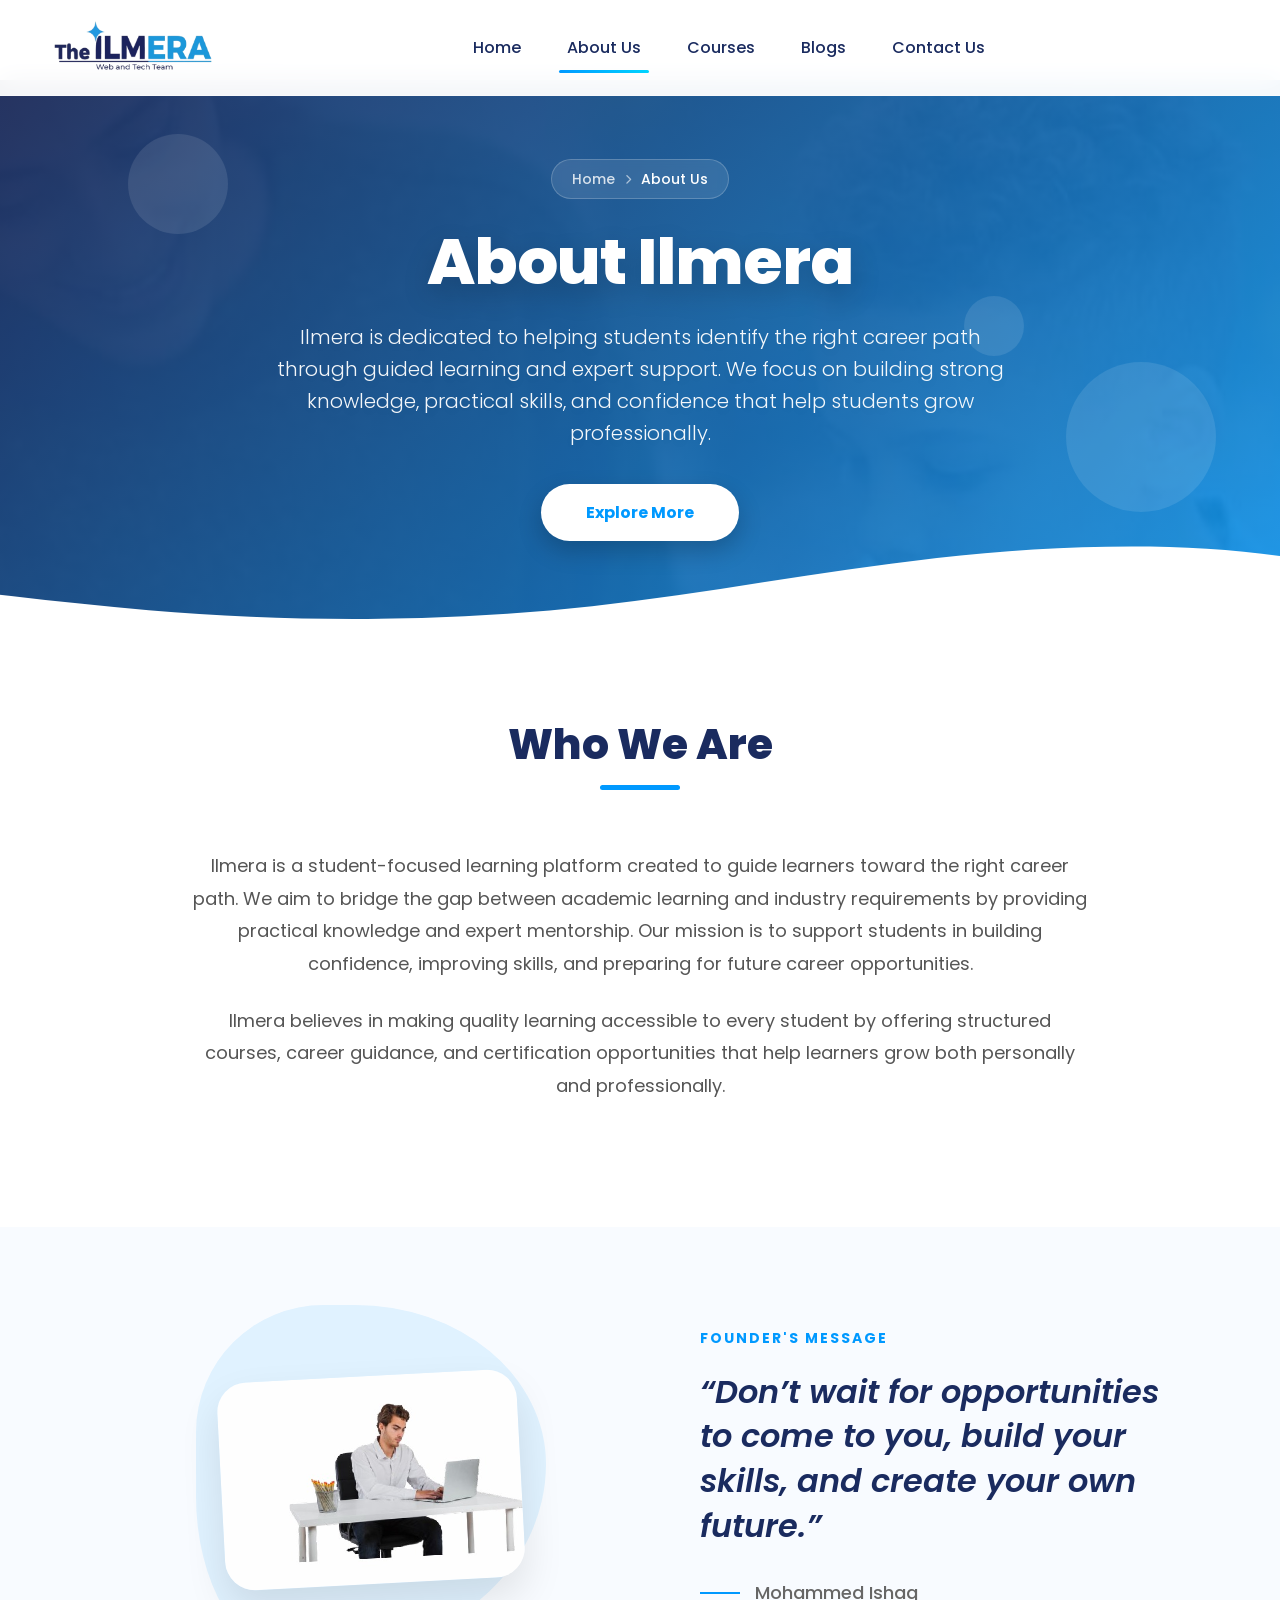
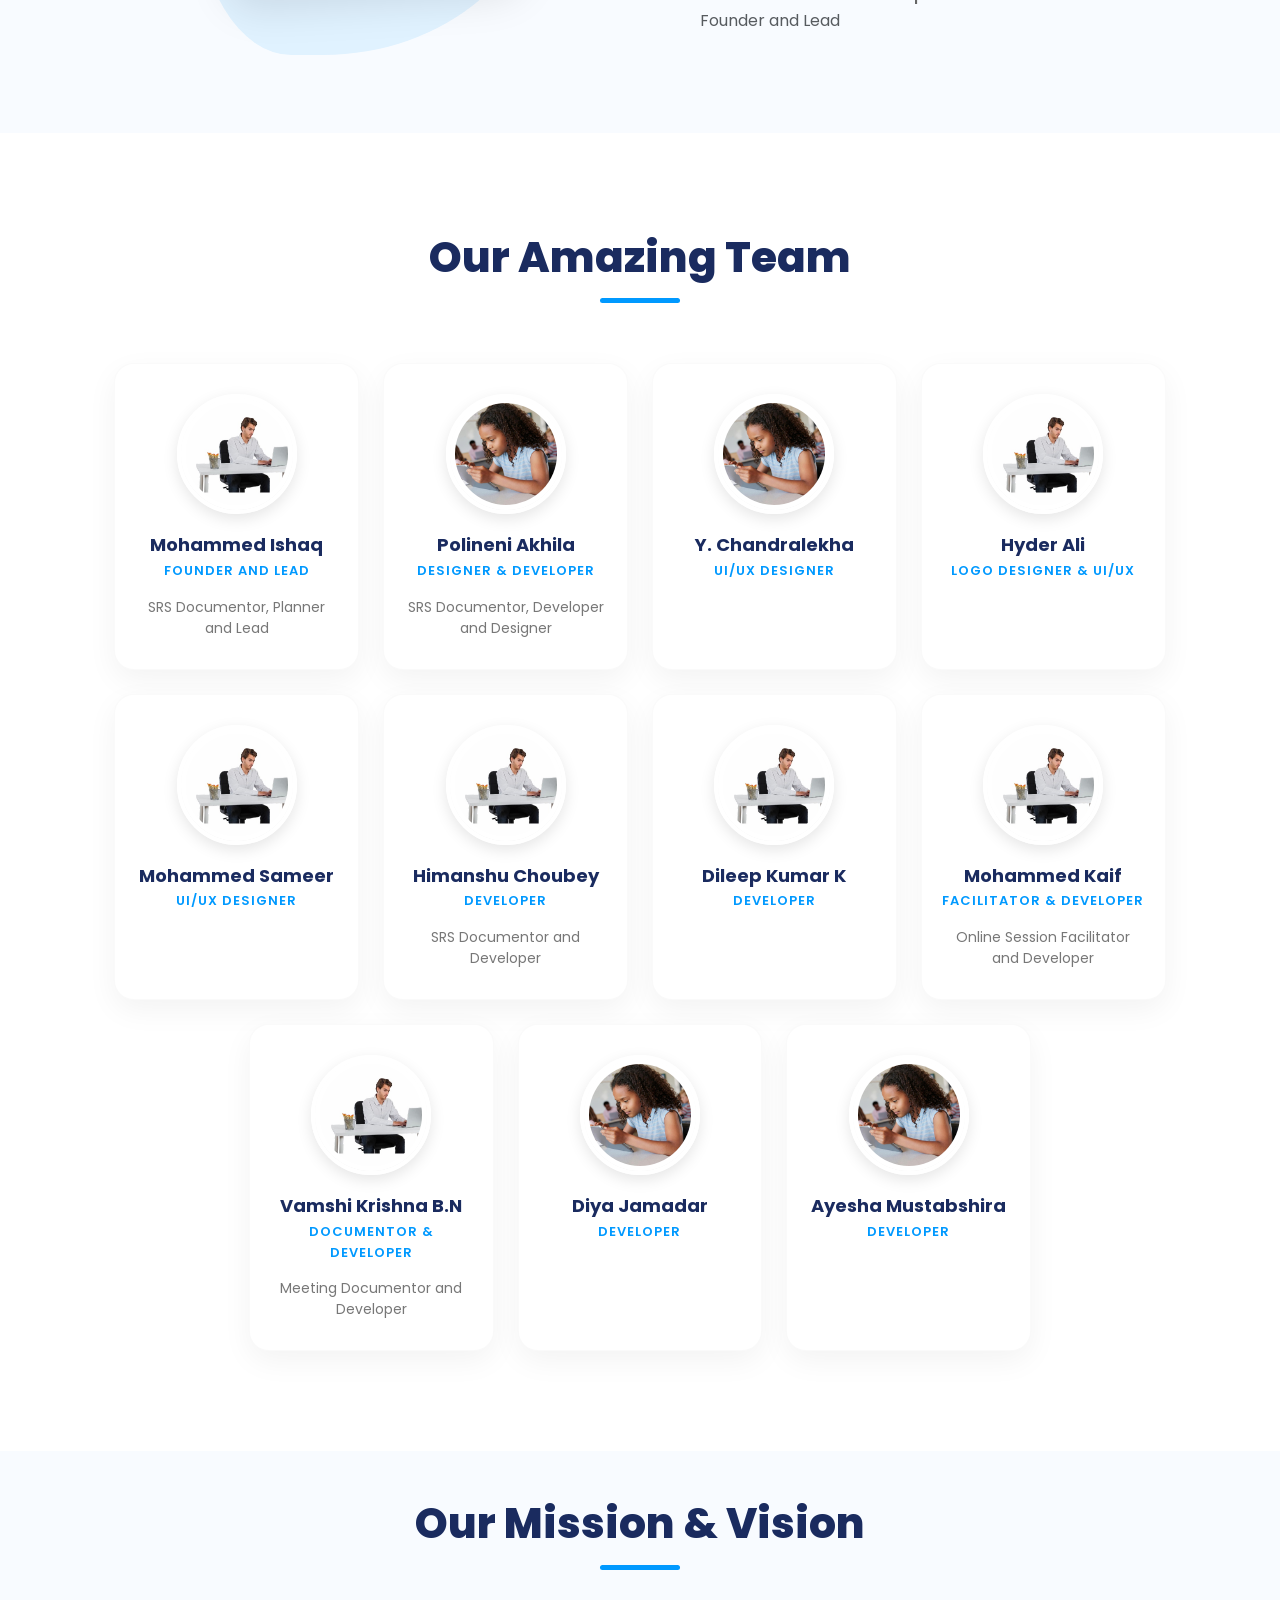
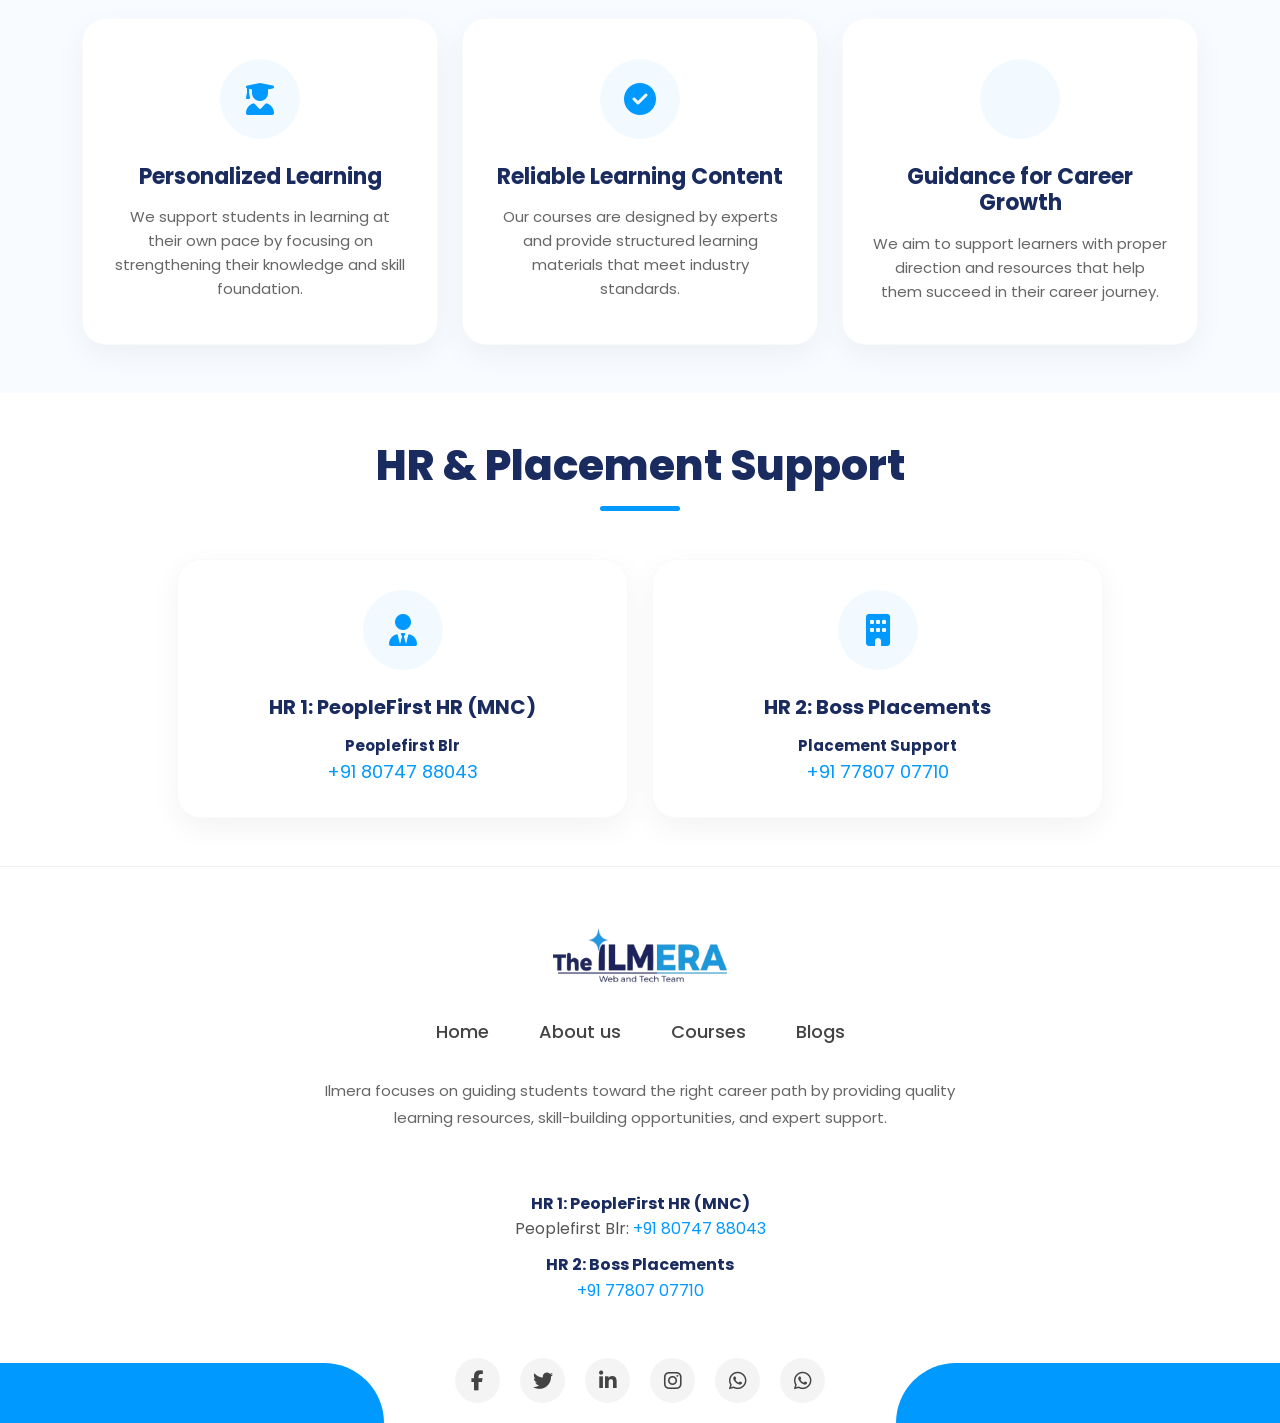
==== commit a310e373: "Add HR support contacts to footer and about page" ====
--- a/about.html
+++ b/about.html
@@ -306,7 +306,39 @@
     </div>
   </section>
 
-  <!-- Footer -->
+  <!-- HR Support Section -->
+  <section class="py-5" style="background: #fff;">
+    <div class="container text-center">
+      <div class="section-title mb-5" data-aos="fade-up">
+        <h2>HR & Placement Support</h2>
+        <div class="underline mx-auto"></div>
+      </div>
+      <div class="row g-4 justify-content-center">
+        <!-- HR Card 1 -->
+        <div class="col-md-5" data-aos="fade-up" data-aos-delay="100">
+          <div class="mission-card" style="padding: 30px;">
+            <div class="card-icon"><i class="fas fa-user-tie"></i></div>
+            <h3 style="font-size: 20px;">HR 1: PeopleFirst HR (MNC)</h3>
+            <p style="font-weight: 700; color: var(--text-dark);">Peoplefirst Blr</p>
+            <p style="font-size: 18px; color: var(--primary-color);">
+              <a href="tel:+918074788043" style="text-decoration: none; color: inherit;">+91 80747 88043</a>
+            </p>
+          </div>
+        </div>
+        <!-- HR Card 2 -->
+        <div class="col-md-5" data-aos="fade-up" data-aos-delay="200">
+          <div class="mission-card" style="padding: 30px;">
+            <div class="card-icon"><i class="fas fa-building"></i></div>
+            <h3 style="font-size: 20px;">HR 2: Boss Placements</h3>
+            <p style="font-weight: 700; color: var(--text-dark);">Placement Support</p>
+            <p style="font-size: 18px; color: var(--primary-color);">
+              <a href="tel:+917780707710" style="text-decoration: none; color: inherit;">+91 77807 07710</a>
+            </p>
+          </div>
+        </div>
+      </div>
+    </div>
+  </section>
   <div id="footer"></div>
 
   <!-- Scripts -->
--- a/footer.css
+++ b/footer.css
@@ -70,7 +70,7 @@
   content: "";
   position: absolute;
   bottom: 0;
-  width: 42%;
+  width: 30%;
   height: 60px;
   background: var(--primary-color, #0096e6);
   transition: width 0.3s ease;
@@ -93,7 +93,7 @@
   transform: translateX(-50%);
   top: 15px;
   display: flex;
-  gap: 30px;
+  gap: 20px;
   z-index: 5;
 }
 
@@ -112,12 +112,32 @@
 }
 
 .footer-social a:hover {
-  background: #0099ff;
+  background: #25D366;
+  /* WhatsApp Green for all or keep blue? Let's use blue for consistency but maybe green for WA if I can target it */
   color: #fff;
   transform: translateY(-5px);
   box-shadow: 0 5px 15px rgba(0, 153, 255, 0.3);
 }
 
+.footer-social a .fa-whatsapp:hover {
+  background: #25D366;
+}
+
+/* Let's actually add specific brand colors for icons */
+.footer-social a:hover .fa-facebook-f {
+  color: #fff;
+}
+
+.footer-social a:hover {
+  background: #0099ff;
+}
+
+/* Default hover blue */
+
+.footer-social a:has(.fa-whatsapp):hover {
+  background: #25D366;
+}
+
 /* thin grey line at very bottom - optional, maybe remove for cleaner look */
 /* .site-footer::after { ... } */
 
@@ -130,7 +150,7 @@
 
   .footer-bottom::before,
   .footer-bottom::after {
-    width: 38%;
+    width: 25%;
   }
 }
 
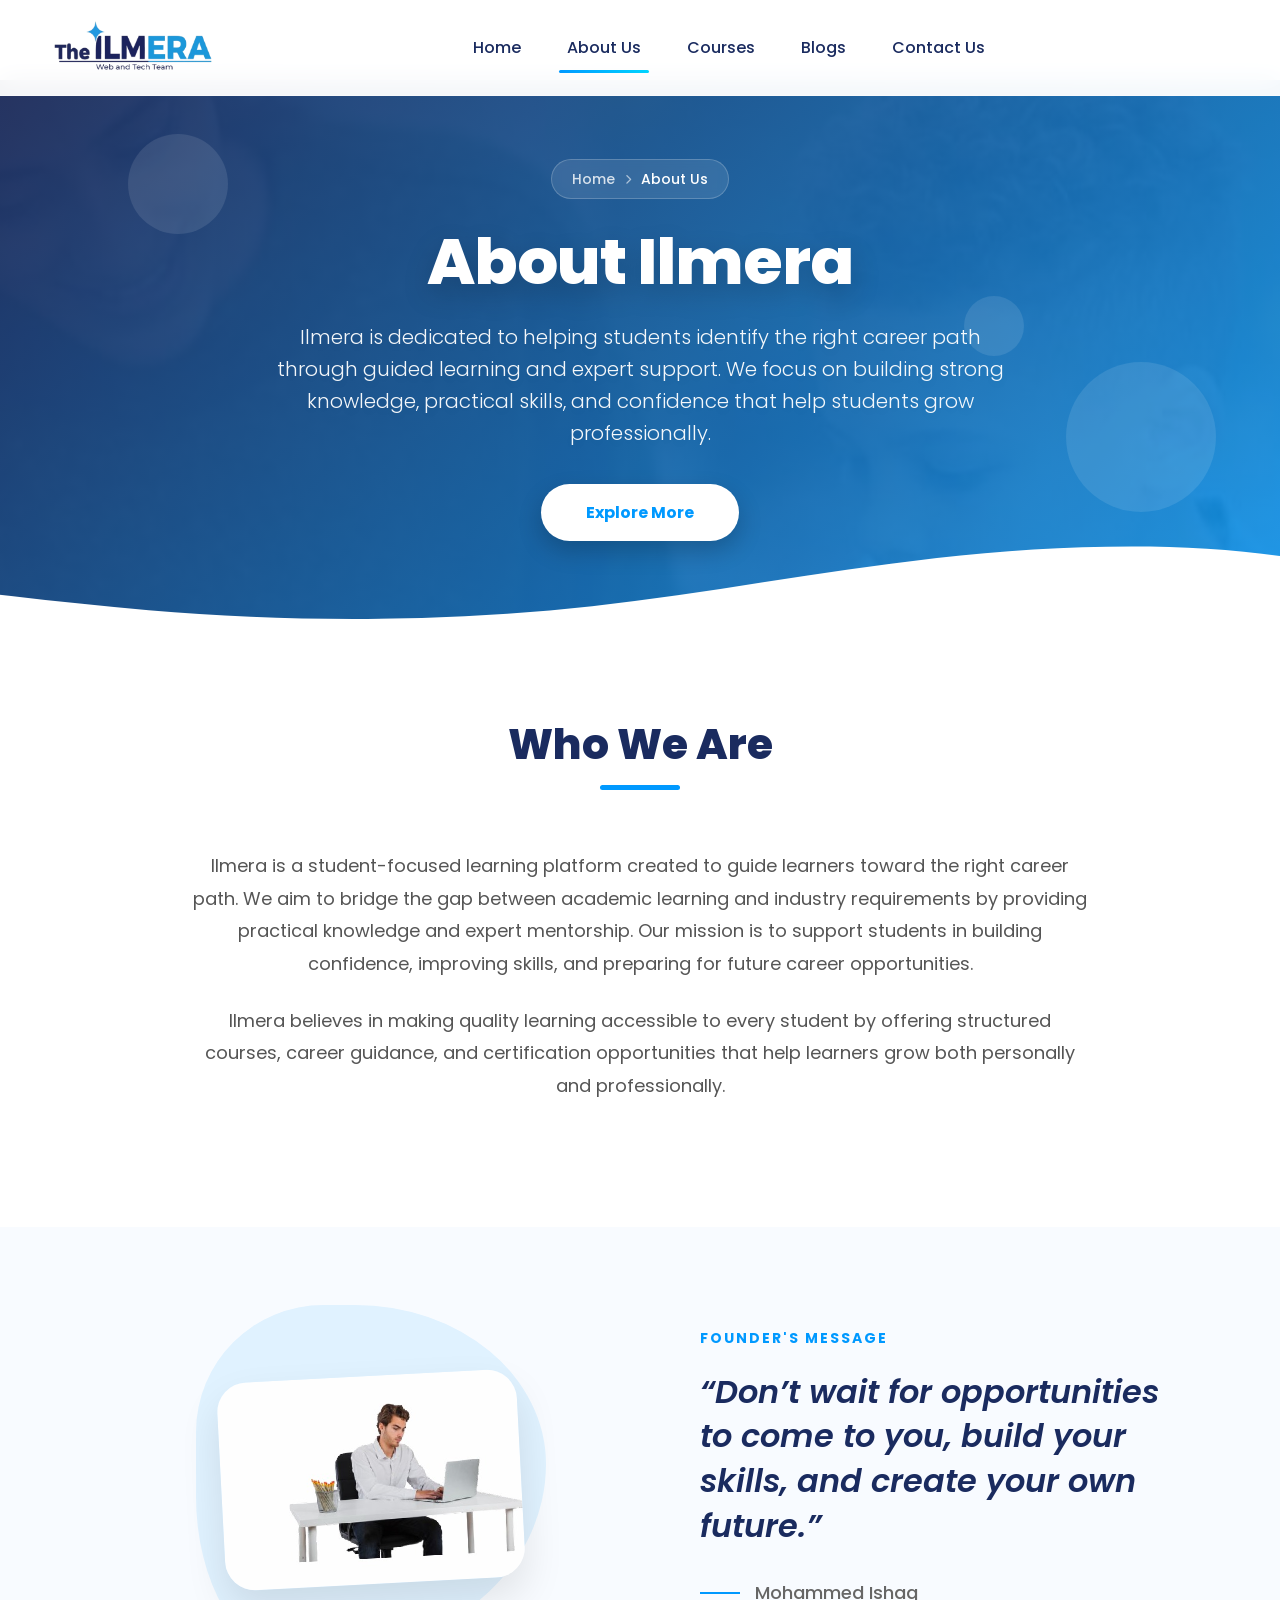
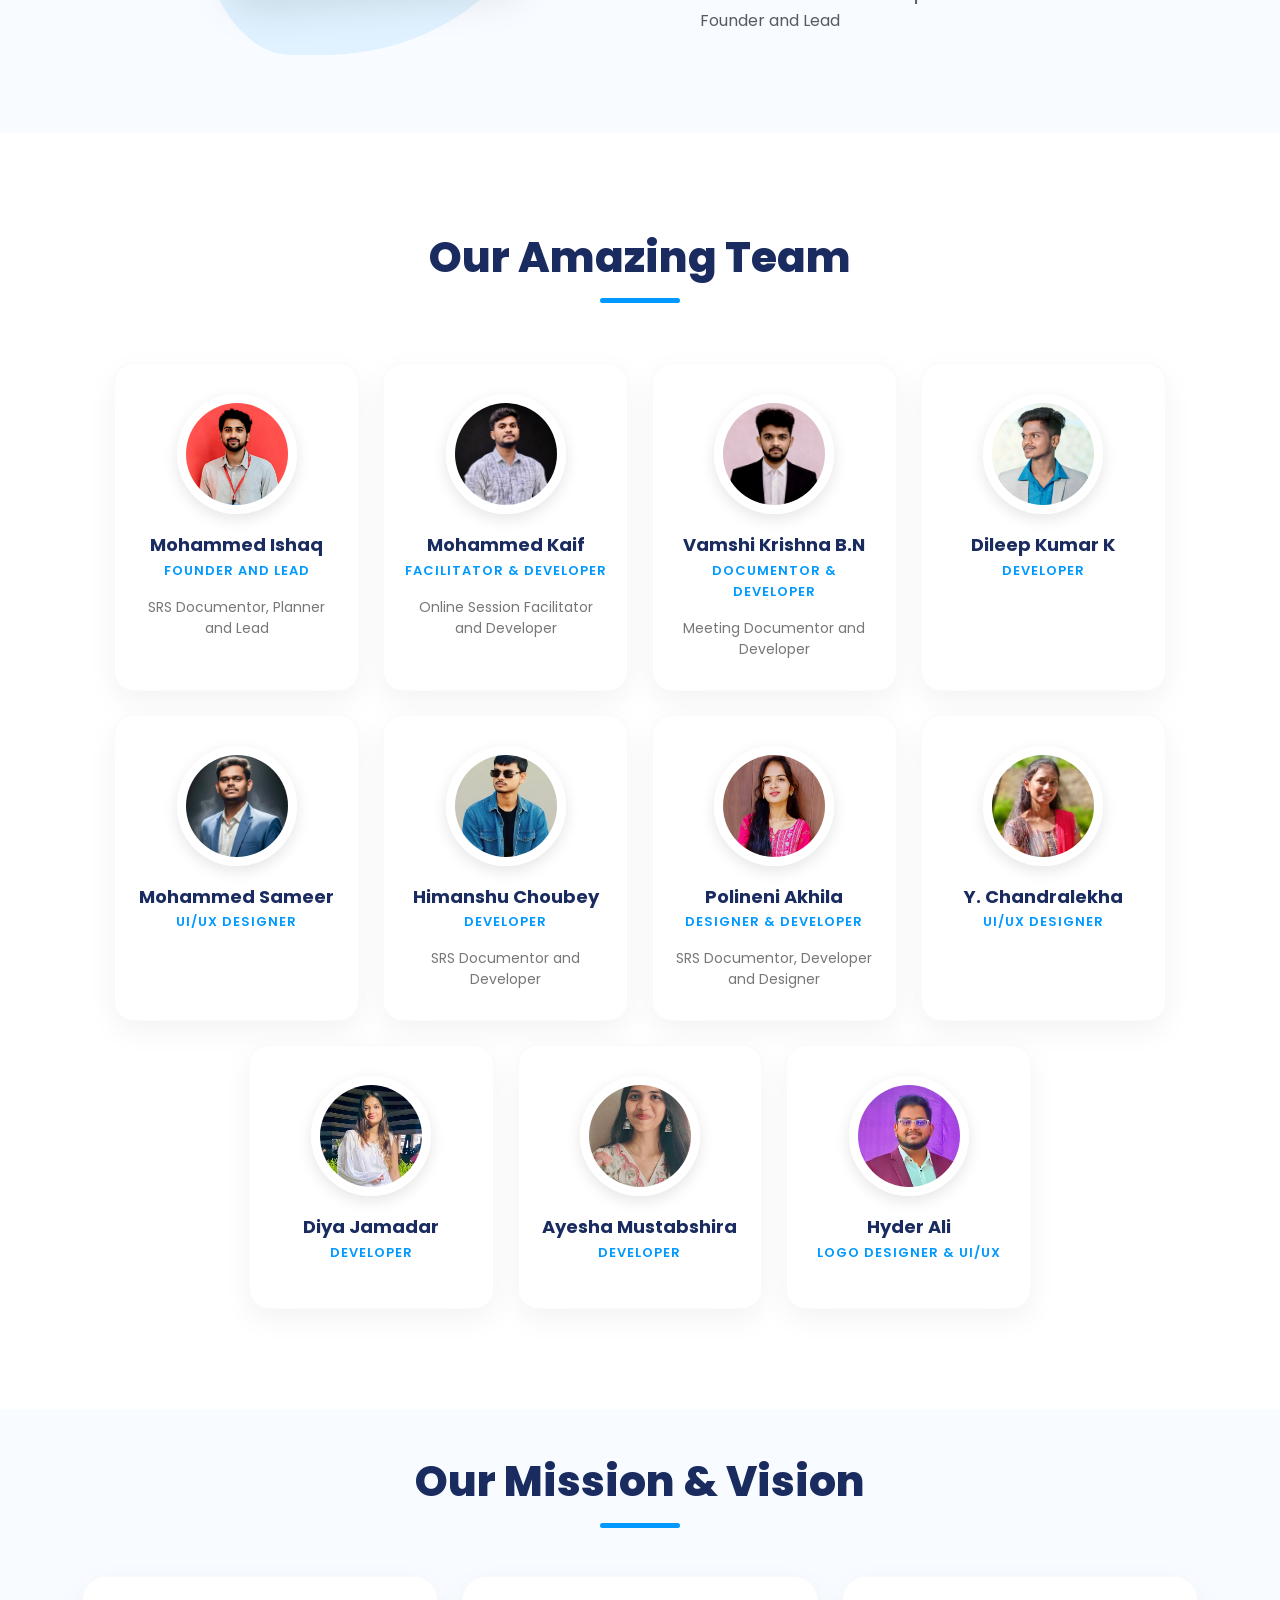
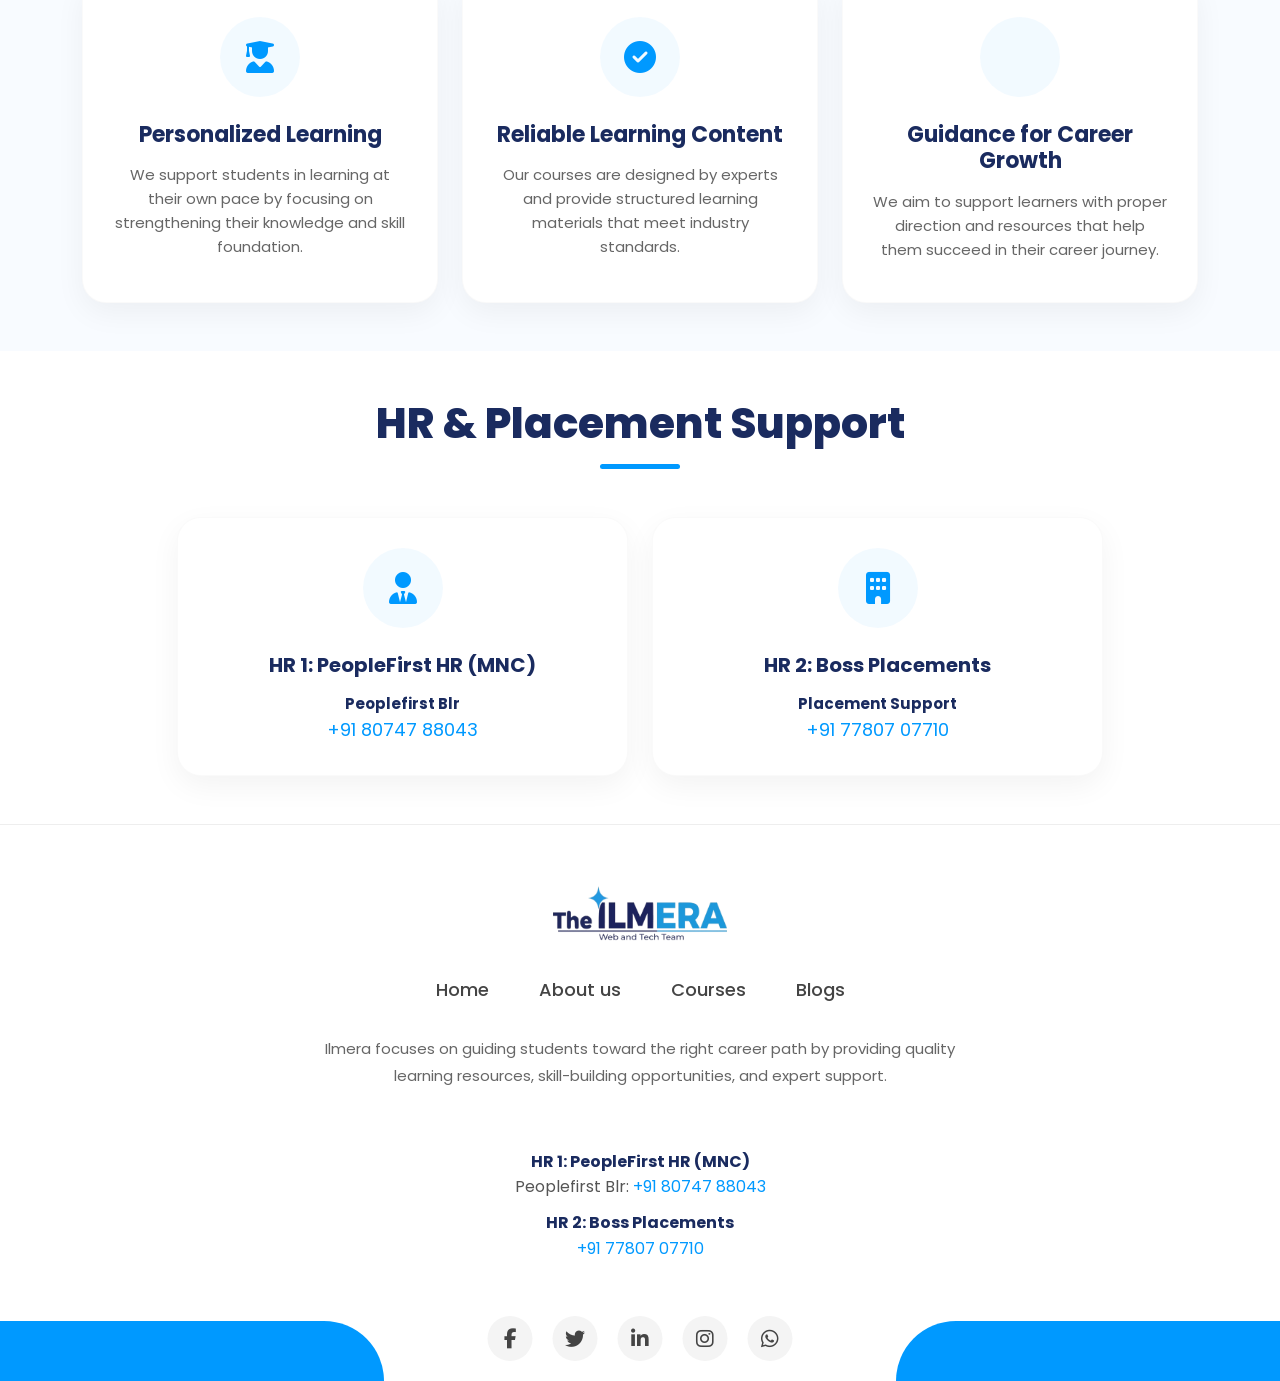
==== commit 603eddb3: "Fix mobile responsiveness, layout alignment, and spelling updates" ====
--- a/about.html
+++ b/about.html
@@ -121,11 +121,11 @@
       </div>
 
       <div class="row g-4 justify-content-center">
-        <!-- Team Member: Mohammed Ishaq -->
+        <!-- 1. Team Member: Mohammed Ishaq -->
         <div class="col-lg-3 col-md-4 col-sm-6" data-aos="fade-up" data-aos-delay="100">
           <div class="team-card-v2">
             <div class="team-img-wrapper">
-              <img src="manc.jpg" alt="Mohammed Ishaq" class="team-img">
+              <img src="one.jpeg" alt="Mohammed Ishaq" class="team-img">
             </div>
             <div class="team-info">
               <h5>Mohammed Ishaq</h5>
@@ -135,11 +135,79 @@
           </div>
         </div>
 
-        <!-- Team Member: Polineni Akhila -->
+        <!-- 2. Team Member: Mohammed Kaif -->
         <div class="col-lg-3 col-md-4 col-sm-6" data-aos="fade-up" data-aos-delay="200">
           <div class="team-card-v2">
             <div class="team-img-wrapper">
-              <img src="girl.jpg" alt="Polineni Akhila" class="team-img">
+              <img src="two.PNG" alt="Mohammed Kaif" class="team-img">
+            </div>
+            <div class="team-info">
+              <h5>Mohammed Kaif</h5>
+              <p class="team-role">Facilitator & Developer</p>
+              <p class="team-desc">Online Session Facilitator and Developer</p>
+            </div>
+          </div>
+        </div>
+
+        <!-- 3. Team Member: Vamshi Krishna B.N -->
+        <div class="col-lg-3 col-md-4 col-sm-6" data-aos="fade-up" data-aos-delay="300">
+          <div class="team-card-v2">
+            <div class="team-img-wrapper">
+              <img src="three.PNG" alt="Vamshi Krishna B.N" class="team-img">
+            </div>
+            <div class="team-info">
+              <h5>Vamshi Krishna B.N</h5>
+              <p class="team-role">Documentor & Developer</p>
+              <p class="team-desc">Meeting Documentor and Developer</p>
+            </div>
+          </div>
+        </div>
+
+        <!-- 4. Team Member: Dileep Kumar K -->
+        <div class="col-lg-3 col-md-4 col-sm-6" data-aos="fade-up" data-aos-delay="400">
+          <div class="team-card-v2">
+            <div class="team-img-wrapper">
+              <img src="four.jpeg" alt="Dileep Kumar K" class="team-img">
+            </div>
+            <div class="team-info">
+              <h5>Dileep Kumar K</h5>
+              <p class="team-role">Developer</p>
+            </div>
+          </div>
+        </div>
+
+        <!-- 5. Team Member: Mohammed Sameer -->
+        <div class="col-lg-3 col-md-4 col-sm-6" data-aos="fade-up" data-aos-delay="500">
+          <div class="team-card-v2">
+            <div class="team-img-wrapper">
+              <img src="five.jpeg" alt="Mohammed Sameer" class="team-img">
+            </div>
+            <div class="team-info">
+              <h5>Mohammed Sameer</h5>
+              <p class="team-role">UI/UX Designer</p>
+            </div>
+          </div>
+        </div>
+
+        <!-- 6. Team Member: Himanshu Choubey -->
+        <div class="col-lg-3 col-md-4 col-sm-6" data-aos="fade-up" data-aos-delay="600">
+          <div class="team-card-v2">
+            <div class="team-img-wrapper">
+              <img src="six.PNG" alt="Himanshu Choubey" class="team-img">
+            </div>
+            <div class="team-info">
+              <h5>Himanshu Choubey</h5>
+              <p class="team-role">Developer</p>
+              <p class="team-desc">SRS Documentor and Developer</p>
+            </div>
+          </div>
+        </div>
+
+        <!-- 7. Team Member: Polineni Akhila -->
+        <div class="col-lg-3 col-md-4 col-sm-6" data-aos="fade-up" data-aos-delay="100">
+          <div class="team-card-v2">
+            <div class="team-img-wrapper">
+              <img src="seven.jpeg" alt="Polineni Akhila" class="team-img">
             </div>
             <div class="team-info">
               <h5>Polineni Akhila</h5>
@@ -149,11 +217,11 @@
           </div>
         </div>
 
-        <!-- Team Member: Y. Chandralekha -->
-        <div class="col-lg-3 col-md-4 col-sm-6" data-aos="fade-up" data-aos-delay="300">
-          <div class="team-card-v2">
-            <div class="team-img-wrapper">
-              <img src="girl.jpg" alt="Y. Chandralekha" class="team-img">
+        <!-- 8. Team Member: Y. Chandralekha -->
+        <div class="col-lg-3 col-md-4 col-sm-6" data-aos="fade-up" data-aos-delay="200">
+          <div class="team-card-v2">
+            <div class="team-img-wrapper">
+              <img src="eight.jpeg" alt="Y. Chandralekha" class="team-img">
             </div>
             <div class="team-info">
               <h5>Y. Chandralekha</h5>
@@ -162,109 +230,41 @@
           </div>
         </div>
 
-        <!-- Team Member: Hyder Ali -->
+        <!-- 9. Team Member: Diya Jamadar -->
+        <div class="col-lg-3 col-md-4 col-sm-6" data-aos="fade-up" data-aos-delay="300">
+          <div class="team-card-v2">
+            <div class="team-img-wrapper">
+              <img src="nine.jpeg" alt="Diya Jamadar" class="team-img">
+            </div>
+            <div class="team-info">
+              <h5>Diya Jamadar</h5>
+              <p class="team-role">Developer</p>
+            </div>
+          </div>
+        </div>
+
+        <!-- 10. Team Member: Ayesha Mustabshira -->
         <div class="col-lg-3 col-md-4 col-sm-6" data-aos="fade-up" data-aos-delay="400">
           <div class="team-card-v2">
             <div class="team-img-wrapper">
-              <img src="manc.jpg" alt="Hyder Ali" class="team-img">
+              <img src="ten.jpeg" alt="Ayesha Mustabshira" class="team-img">
+            </div>
+            <div class="team-info">
+              <h5>Ayesha Mustabshira</h5>
+              <p class="team-role">Developer</p>
+            </div>
+          </div>
+        </div>
+
+        <!-- 11. Team Member: Hyder Ali -->
+        <div class="col-lg-3 col-md-4 col-sm-6" data-aos="fade-up" data-aos-delay="500">
+          <div class="team-card-v2">
+            <div class="team-img-wrapper">
+              <img src="eleven.jpeg" alt="Hyder Ali" class="team-img">
             </div>
             <div class="team-info">
               <h5>Hyder Ali</h5>
               <p class="team-role">Logo Designer & UI/UX</p>
-            </div>
-          </div>
-        </div>
-
-        <!-- Team Member: Mohammed Sameer -->
-        <div class="col-lg-3 col-md-4 col-sm-6" data-aos="fade-up" data-aos-delay="500">
-          <div class="team-card-v2">
-            <div class="team-img-wrapper">
-              <img src="manc.jpg" alt="Mohammed Sameer" class="team-img">
-            </div>
-            <div class="team-info">
-              <h5>Mohammed Sameer</h5>
-              <p class="team-role">UI/UX Designer</p>
-            </div>
-          </div>
-        </div>
-
-        <!-- Team Member: Himanshu Choubey -->
-        <div class="col-lg-3 col-md-4 col-sm-6" data-aos="fade-up" data-aos-delay="600">
-          <div class="team-card-v2">
-            <div class="team-img-wrapper">
-              <img src="manc.jpg" alt="Himanshu Choubey" class="team-img">
-            </div>
-            <div class="team-info">
-              <h5>Himanshu Choubey</h5>
-              <p class="team-role">Developer</p>
-              <p class="team-desc">SRS Documentor and Developer</p>
-            </div>
-          </div>
-        </div>
-
-        <!-- Team Member: Dileep Kumar K -->
-        <div class="col-lg-3 col-md-4 col-sm-6" data-aos="fade-up" data-aos-delay="100">
-          <div class="team-card-v2">
-            <div class="team-img-wrapper">
-              <img src="manc.jpg" alt="Dileep Kumar K" class="team-img">
-            </div>
-            <div class="team-info">
-              <h5>Dileep Kumar K</h5>
-              <p class="team-role">Developer</p>
-            </div>
-          </div>
-        </div>
-
-        <!-- Team Member: Mohammed Kaif -->
-        <div class="col-lg-3 col-md-4 col-sm-6" data-aos="fade-up" data-aos-delay="200">
-          <div class="team-card-v2">
-            <div class="team-img-wrapper">
-              <img src="manc.jpg" alt="Mohammed Kaif" class="team-img">
-            </div>
-            <div class="team-info">
-              <h5>Mohammed Kaif</h5>
-              <p class="team-role">Facilitator & Developer</p>
-              <p class="team-desc">Online Session Facilitator and Developer</p>
-            </div>
-          </div>
-        </div>
-
-        <!-- Team Member: Vamshi Krishna B.N -->
-        <div class="col-lg-3 col-md-4 col-sm-6" data-aos="fade-up" data-aos-delay="300">
-          <div class="team-card-v2">
-            <div class="team-img-wrapper">
-              <img src="manc.jpg" alt="Vamshi Krishna B.N" class="team-img">
-            </div>
-            <div class="team-info">
-              <h5>Vamshi Krishna B.N</h5>
-              <p class="team-role">Documentor & Developer</p>
-              <p class="team-desc">Meeting Documentor and Developer</p>
-            </div>
-          </div>
-        </div>
-
-        <!-- Team Member: Diya Jamadar -->
-        <div class="col-lg-3 col-md-4 col-sm-6" data-aos="fade-up" data-aos-delay="400">
-          <div class="team-card-v2">
-            <div class="team-img-wrapper">
-              <img src="girl.jpg" alt="Diya Jamadar" class="team-img">
-            </div>
-            <div class="team-info">
-              <h5>Diya Jamadar</h5>
-              <p class="team-role">Developer</p>
-            </div>
-          </div>
-        </div>
-
-        <!-- Team Member: Ayesha Mustabshira -->
-        <div class="col-lg-3 col-md-4 col-sm-6" data-aos="fade-up" data-aos-delay="500">
-          <div class="team-card-v2">
-            <div class="team-img-wrapper">
-              <img src="girl.jpg" alt="Ayesha Mustabshira" class="team-img">
-            </div>
-            <div class="team-info">
-              <h5>Ayesha Mustabshira</h5>
-              <p class="team-role">Developer</p>
             </div>
           </div>
         </div>
--- a/about.css
+++ b/about.css
@@ -746,7 +746,8 @@
 
     .hero {
         height: auto;
-        padding: 100px 5%;
+        padding: 100px 15px 40px 15px;
+        /* Reduced bottom padding */
     }
 
     .quote-left {
@@ -792,300 +793,286 @@
     .quote-img {
         width: 220px;
     }
-
-    /* ========================
+}
+
+/* ========================
    STATS SECTION (Revamped)
 ======================== */
-    .stats-section {
-        background: linear-gradient(135deg, #1a2b5f 0%, #004e92 100%);
-        color: white;
-        padding: 80px 0;
-        position: relative;
-        overflow: hidden;
-        margin-top: 80px;
-    }
-
-    .stats-overlay {
-        position: absolute;
-        top: 0;
+.stats-section {
+    background: linear-gradient(135deg, #1a2b5f 0%, #004e92 100%);
+    color: white;
+    padding: 80px 0;
+    position: relative;
+    overflow: hidden;
+    margin-top: 80px;
+}
+
+.stats-overlay {
+    position: absolute;
+    top: 0;
+    left: 0;
+    width: 100%;
+    height: 100%;
+    background: url('https://www.transparenttextures.com/patterns/cubes.png');
+    opacity: 0.1;
+}
+
+.stat-card {
+    background: rgba(255, 255, 255, 0.1);
+    backdrop-filter: blur(10px);
+    padding: 30px 20px;
+    border-radius: 20px;
+    border: 1px solid rgba(255, 255, 255, 0.1);
+    transition: 0.3s;
+}
+
+.stat-card:hover {
+    transform: translateY(-10px);
+    background: rgba(255, 255, 255, 0.15);
+    box-shadow: 0 20px 40px rgba(0, 0, 0, 0.2);
+}
+
+.stat-icon-wrapper {
+    width: 70px;
+    height: 70px;
+    background: rgba(255, 255, 255, 0.15);
+    border-radius: 50%;
+    display: flex;
+    align-items: center;
+    justify-content: center;
+    margin: 0 auto 20px;
+    font-size: 28px;
+    color: var(--accent-color);
+}
+
+.counter {
+    font-size: 42px;
+    font-weight: 700;
+    margin-bottom: 5px;
+}
+
+/* ========================
+   TIMELINE SECTION (Revamped)
+======================== */
+.timeline-section {
+    padding: 100px 0;
+    background: #fff;
+    position: relative;
+}
+
+.timeline {
+    position: relative;
+    max-width: 1000px;
+    margin: 50px auto 0;
+    padding: 20px 0;
+}
+
+.timeline-line {
+    position: absolute;
+    content: '';
+    width: 4px;
+    height: 100%;
+    background: #eef1f5;
+    left: 50%;
+    transform: translateX(-50%);
+    top: 0;
+    border-radius: 2px;
+}
+
+.timeline-item {
+    position: relative;
+    width: 50%;
+    padding: 0 40px;
+    margin-bottom: 60px;
+}
+
+.timeline-item.left {
+    left: 0;
+    text-align: right;
+}
+
+.timeline-item.right {
+    left: 50%;
+    text-align: left;
+}
+
+.timeline-dot {
+    position: absolute;
+    width: 20px;
+    height: 20px;
+    background: var(--white);
+    border: 4px solid var(--primary-color);
+    border-radius: 50%;
+    top: 20px;
+    z-index: 2;
+    transition: 0.3s;
+}
+
+.timeline-item.left .timeline-dot {
+    right: -10px;
+}
+
+.timeline-item.right .timeline-dot {
+    left: -10px;
+}
+
+.timeline-item:hover .timeline-dot {
+    background: var(--primary-color);
+    transform: scale(1.3);
+    box-shadow: 0 0 0 5px rgba(0, 153, 255, 0.2);
+}
+
+.timeline-content {
+    background: var(--white);
+    padding: 30px;
+    border-radius: 15px;
+    box-shadow: var(--card-shadow);
+    position: relative;
+    transition: 0.3s;
+    border: 1px solid rgba(0, 0, 0, 0.03);
+}
+
+.timeline-content:hover {
+    transform: translateY(-5px);
+    box-shadow: 0 20px 40px rgba(0, 0, 0, 0.1);
+}
+
+.date-badge {
+    display: inline-block;
+    padding: 8px 16px;
+    background: rgba(0, 153, 255, 0.1);
+    color: var(--primary-color);
+    border-radius: 20px;
+    font-weight: 700;
+    margin-bottom: 15px;
+}
+
+.timeline-content h3 {
+    font-size: 22px;
+    font-weight: 700;
+    color: var(--text-dark);
+    margin-bottom: 10px;
+}
+
+.timeline-content p {
+    color: #666;
+    margin: 0;
+    line-height: 1.6;
+}
+
+/* ========================
+   TRUSTED PARTNERS (Revamped)
+======================== */
+.trusted-partners-section {
+    padding: 80px 0;
+    background: #f8fbff;
+}
+
+.partners-logo-grid {
+    display: flex;
+    flex-wrap: wrap;
+    align-items: center;
+    justify-content: center;
+    gap: 60px;
+    margin-top: 50px;
+}
+
+.partners-logo-grid img {
+    height: 40px;
+    opacity: 0.5;
+    filter: grayscale(100%);
+    transition: 0.3s;
+    cursor: pointer;
+}
+
+.partners-logo-grid img:hover {
+    opacity: 1;
+    filter: grayscale(0%);
+    transform: scale(1.1);
+}
+
+/* ========================
+   RESPONSIVE ADJUSTMENTS
+======================== */
+@media (max-width: 768px) {
+
+    .timeline::after {
+        left: 31px;
+    }
+
+    .timeline-line {
+        left: 20px;
+        transform: none;
+    }
+
+    .timeline-item {
+        width: 100%;
+        left: 0 !important;
+        padding-left: 60px;
+        padding-right: 0;
+        text-align: left !important;
+    }
+
+    .timeline-item.right {
         left: 0;
-        width: 100%;
-        height: 100%;
-        background: url('https://www.transparenttextures.com/patterns/cubes.png');
-        opacity: 0.1;
-    }
-
-    .stat-card {
-        background: rgba(255, 255, 255, 0.1);
-        backdrop-filter: blur(10px);
-        padding: 30px 20px;
-        border-radius: 20px;
-        border: 1px solid rgba(255, 255, 255, 0.1);
-        transition: 0.3s;
-    }
-
-    .stat-card:hover {
-        transform: translateY(-10px);
-        background: rgba(255, 255, 255, 0.15);
-        box-shadow: 0 20px 40px rgba(0, 0, 0, 0.2);
-    }
-
-    .stat-icon-wrapper {
-        width: 70px;
-        height: 70px;
-        background: rgba(255, 255, 255, 0.15);
-        border-radius: 50%;
-        display: flex;
-        align-items: center;
-        justify-content: center;
-        margin: 0 auto 20px;
-        font-size: 28px;
-        color: var(--accent-color);
-    }
-
-    .counter {
-        font-size: 42px;
-        font-weight: 700;
-        margin-bottom: 5px;
-    }
-
-    /* ========================
-   TIMELINE SECTION (Revamped)
-======================== */
-    .timeline-section {
-        padding: 100px 0;
-        background: #fff;
-        position: relative;
-    }
-
-    .timeline {
-        position: relative;
-        max-width: 1000px;
-        margin: 50px auto 0;
-        padding: 20px 0;
-    }
-
-    .timeline-line {
-        position: absolute;
-        content: '';
-        width: 4px;
-        height: 100%;
-        background: #eef1f5;
-        left: 50%;
-        transform: translateX(-50%);
-        top: 0;
-        border-radius: 2px;
-    }
-
-    .timeline-item {
-        position: relative;
-        width: 50%;
-        padding: 0 40px;
-        margin-bottom: 60px;
-    }
-
-    .timeline-item.left {
-        left: 0;
-        text-align: right;
-    }
-
-    .timeline-item.right {
-        left: 50%;
-        text-align: left;
     }
 
     .timeline-dot {
-        position: absolute;
-        width: 20px;
-        height: 20px;
-        background: var(--white);
-        border: 4px solid var(--primary-color);
-        border-radius: 50%;
-        top: 20px;
-        z-index: 2;
-        transition: 0.3s;
-    }
-
-    .timeline-item.left .timeline-dot {
-        right: -10px;
-    }
-
-    .timeline-item.right .timeline-dot {
-        left: -10px;
-    }
-
-    .timeline-item:hover .timeline-dot {
-        background: var(--primary-color);
-        transform: scale(1.3);
-        box-shadow: 0 0 0 5px rgba(0, 153, 255, 0.2);
-    }
-
-    .timeline-content {
-        background: var(--white);
-        padding: 30px;
-        border-radius: 15px;
-        box-shadow: var(--card-shadow);
-        position: relative;
-        transition: 0.3s;
-        border: 1px solid rgba(0, 0, 0, 0.03);
-    }
-
-    .timeline-content:hover {
-        transform: translateY(-5px);
-        box-shadow: 0 20px 40px rgba(0, 0, 0, 0.1);
+        left: 10px !important;
+        right: auto !important;
     }
 
     .date-badge {
-        display: inline-block;
-        padding: 8px 16px;
-        background: rgba(0, 153, 255, 0.1);
-        color: var(--primary-color);
-        border-radius: 20px;
-        font-weight: 700;
-        margin-bottom: 15px;
-    }
-
-    .timeline-content h3 {
-        font-size: 22px;
-        font-weight: 700;
-        color: var(--text-dark);
-        margin-bottom: 10px;
-    }
-
-    .timeline-content p {
-        color: #666;
-        margin: 0;
-        line-height: 1.6;
-    }
-
-    /* ========================
-   TRUSTED PARTNERS (Revamped)
-======================== */
-    .trusted-partners-section {
-        padding: 80px 0;
-        background: #f8fbff;
-    }
-
-    .partners-logo-grid {
-        display: flex;
-        flex-wrap: wrap;
-        align-items: center;
-        justify-content: center;
-        gap: 60px;
-        margin-top: 50px;
-    }
-
-    .partners-logo-grid img {
-        height: 40px;
-        opacity: 0.5;
-        filter: grayscale(100%);
-        transition: 0.3s;
-        cursor: pointer;
-    }
-
-    .partners-logo-grid img:hover {
-        opacity: 1;
-        filter: grayscale(0%);
-        transform: scale(1.1);
-    }
-
-    /* ========================
-   RESPONSIVE ADJUSTMENTS
-======================== */
-    @media (max-width: 768px) {
-        .timeline-line {
-            left: 20px;
-        }
-
-        .timeline-item {
-            width: 100%;
-            left: 0;
-            padding-left: 60px;
-            padding-right: 0;
-            text-align: left;
-        }
-
-        .timeline-item.right {
-            left: 0;
-        }
-
-        .timeline-item.left .timeline-dot,
-        .timeline-item.right .timeline-dot {
-            left: 10px;
-            right: auto;
-        }
-
-        .date-badge {
-            float: none;
-        }
-    }
-
-
-
-    .timeline-item .content {
-        padding: 30px;
-        background: white;
-        box-shadow: var(--card-shadow);
-        border-radius: 15px;
-        position: relative;
-        transition: 0.3s;
-        border-bottom: 3px solid transparent;
-    }
-
-    .timeline-item .content:hover {
-        transform: translateY(-5px);
-        border-color: var(--primary-color);
-    }
-
-    .timeline-item h3 {
-        color: var(--primary-color);
-        font-weight: 700;
-        margin-bottom: 10px;
-        font-size: 24px;
-    }
-
-    /* Timeline Responsive */
-    @media screen and (max-width: 768px) {
-        .timeline::after {
-            left: 31px;
-        }
-
-        .timeline-item {
-            width: 100%;
-            padding-left: 70px;
-            padding-right: 25px;
-        }
-
-        .timeline-item.right {
-            left: 0;
-        }
-
-        .timeline-item.left::after,
-        .timeline-item.right::after {
-            left: 21px;
-        }
-    }
-
-    /* ========================
+        float: none;
+    }
+}
+
+.timeline-item .content {
+    padding: 30px;
+    background: white;
+    box-shadow: var(--card-shadow);
+    border-radius: 15px;
+    position: relative;
+    transition: 0.3s;
+    border-bottom: 3px solid transparent;
+}
+
+.timeline-item .content:hover {
+    transform: translateY(-5px);
+    border-color: var(--primary-color);
+}
+
+.timeline-item h3 {
+    color: var(--primary-color);
+    font-weight: 700;
+    margin-bottom: 10px;
+    font-size: 24px;
+}
+
+/* ========================
    PARTNERS SECTION
 ======================== */
-    .partners-section {
-        padding: 80px 0;
-        background: var(--light-bg);
-    }
-
-    .logos-grid img {
-        max-width: 100%;
-        height: auto;
-        filter: grayscale(100%);
-        opacity: 0.6;
-        transition: 0.3s;
-        cursor: pointer;
-    }
-
-    .logos-grid img:hover {
-        filter: grayscale(0%);
-        opacity: 1;
-        transform: scale(1.1);
-    }
+.partners-section {
+    padding: 80px 0;
+    background: var(--light-bg);
+}
+
+.logos-grid img {
+    max-width: 100%;
+    height: auto;
+    filter: grayscale(100%);
+    opacity: 0.6;
+    transition: 0.3s;
+    cursor: pointer;
+}
+
+.logos-grid img:hover {
+    filter: grayscale(0%);
+    opacity: 1;
+    transform: scale(1.1);
+}
+
+/* Smooth Scroll Fix */
+#team {
+    scroll-margin-top: 100px;
 }
